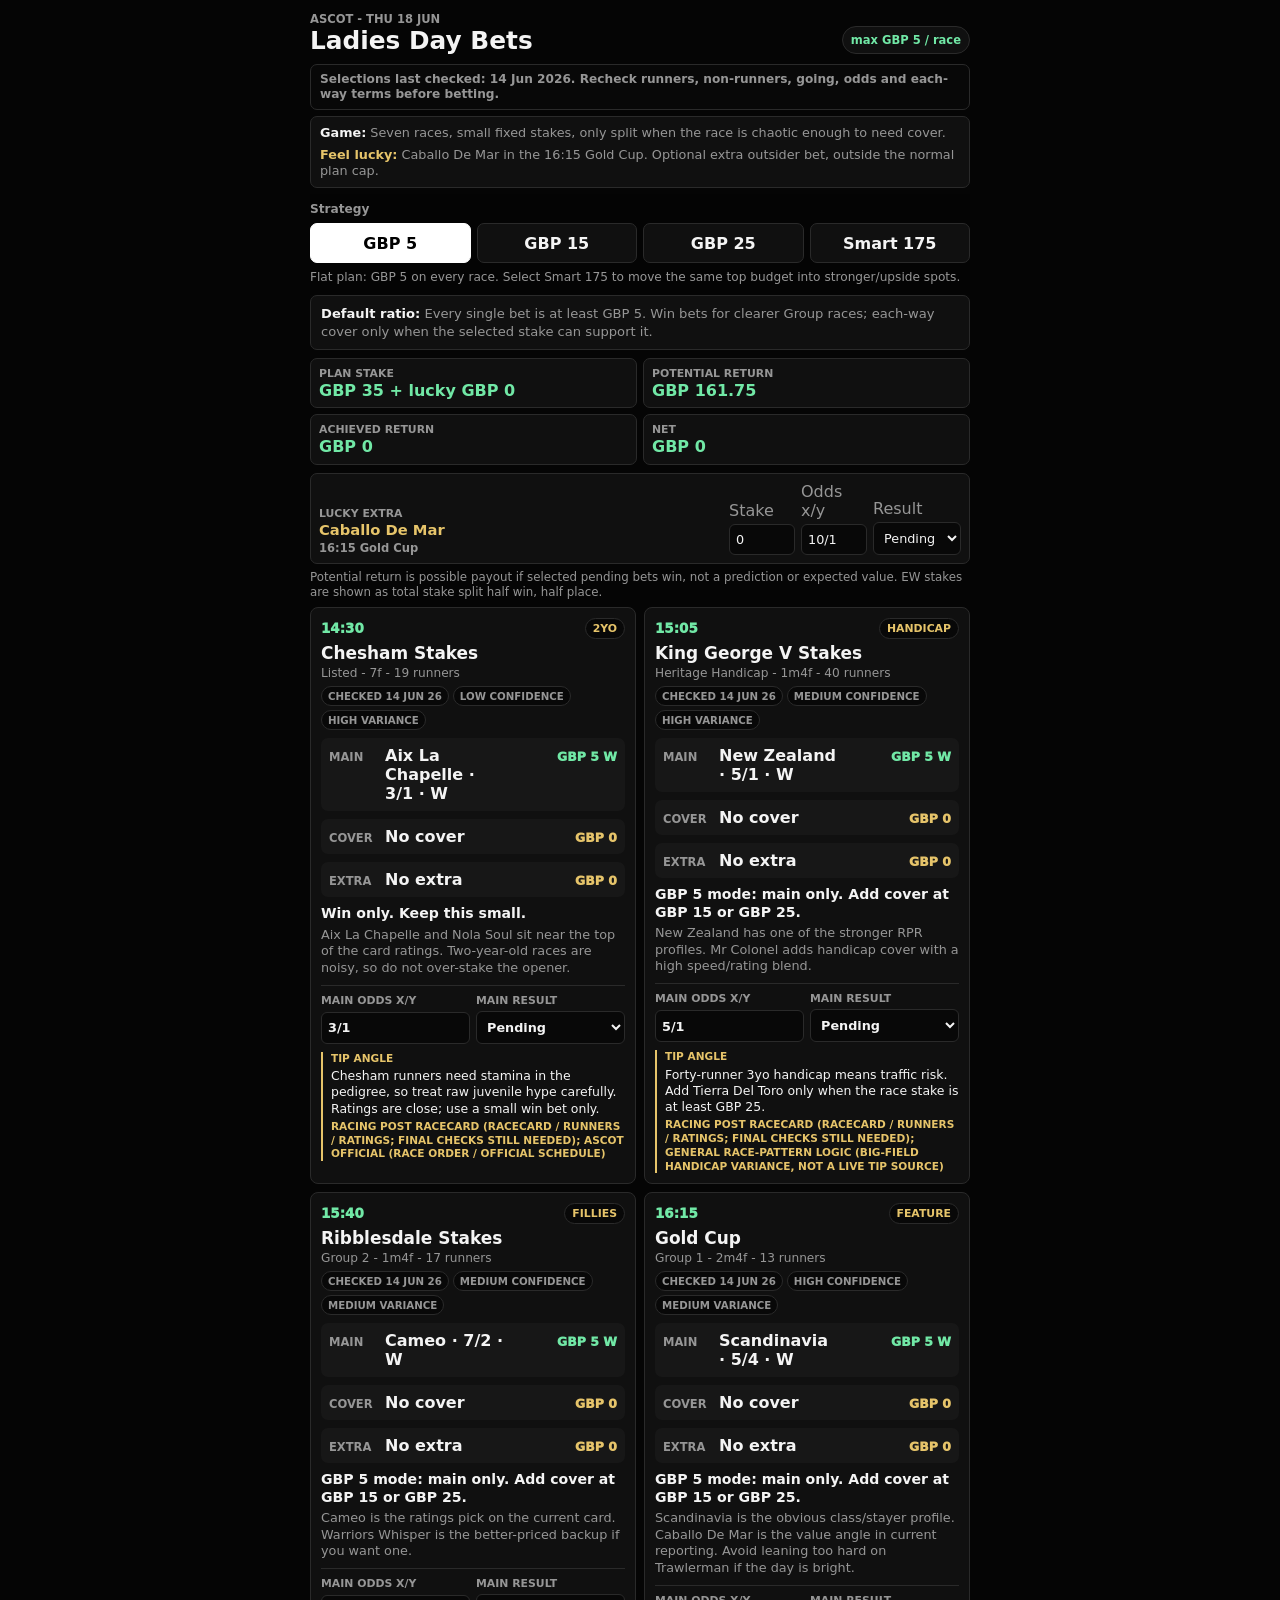
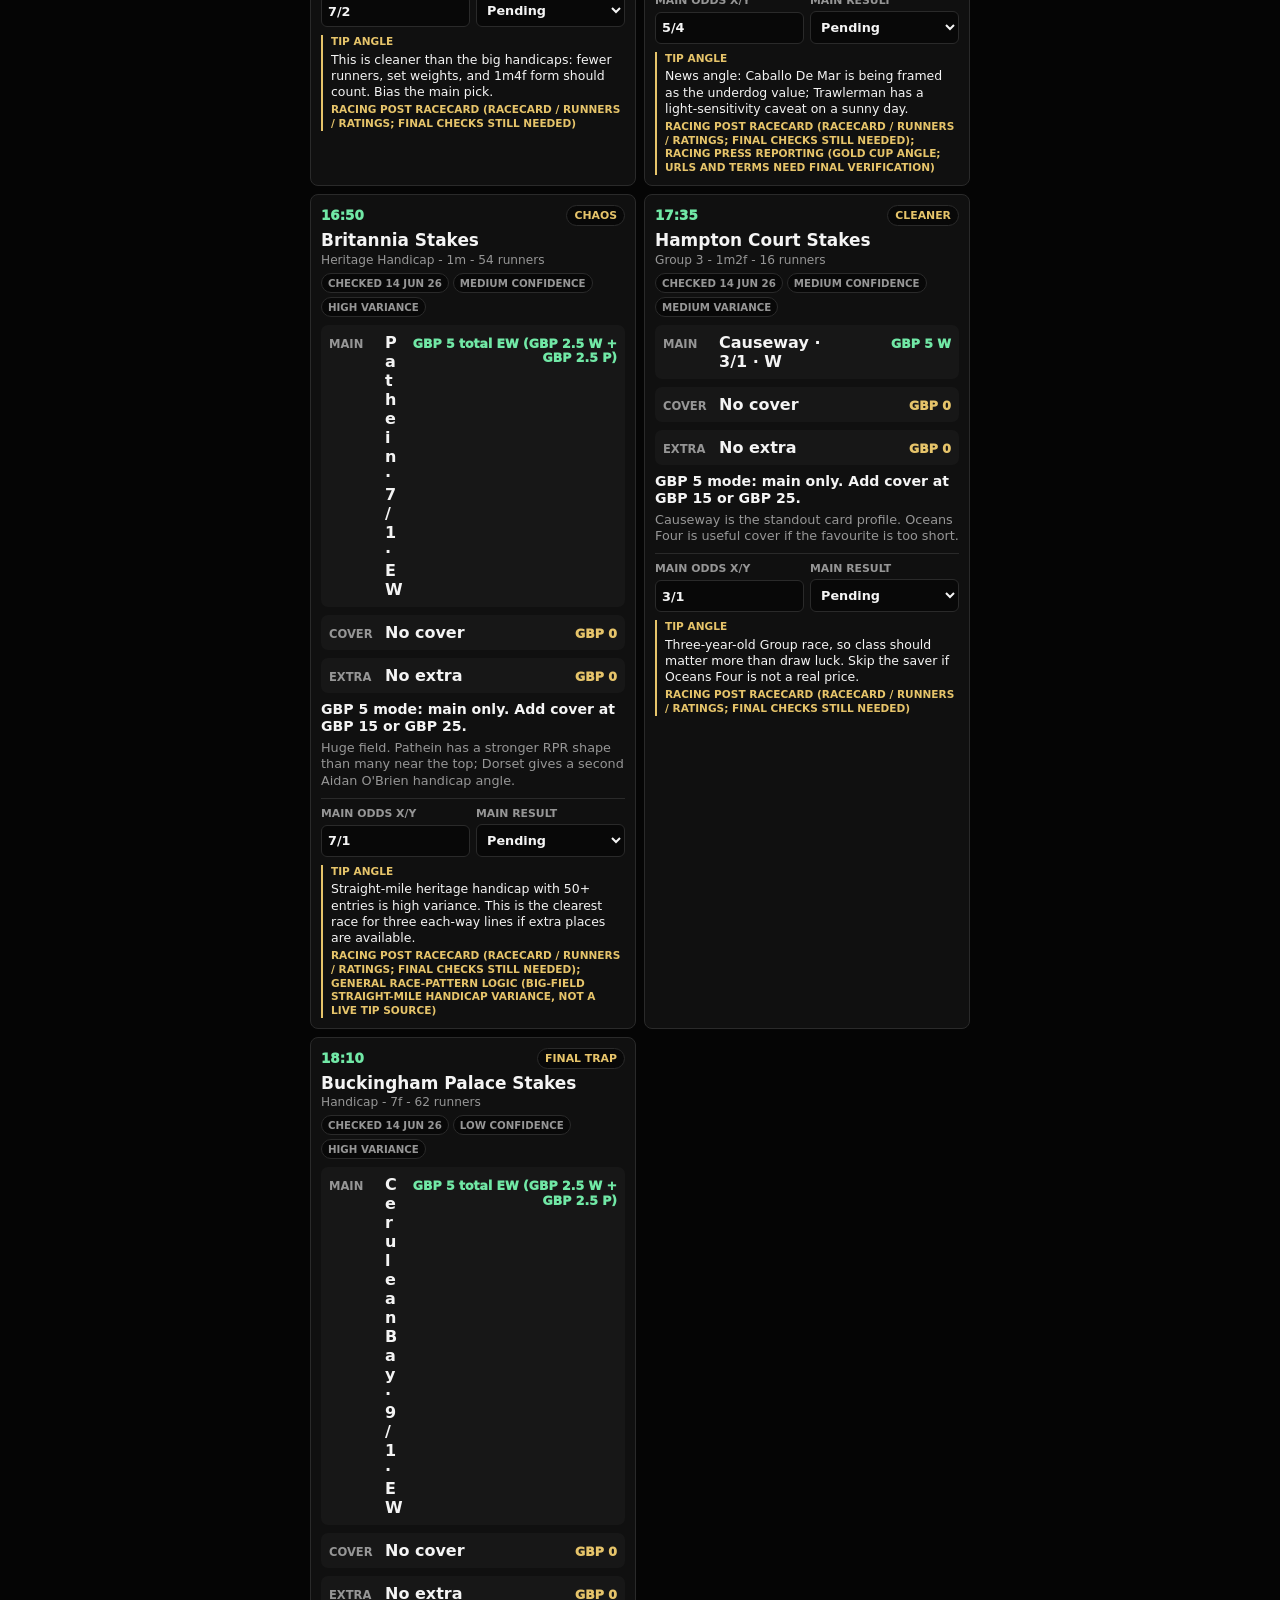
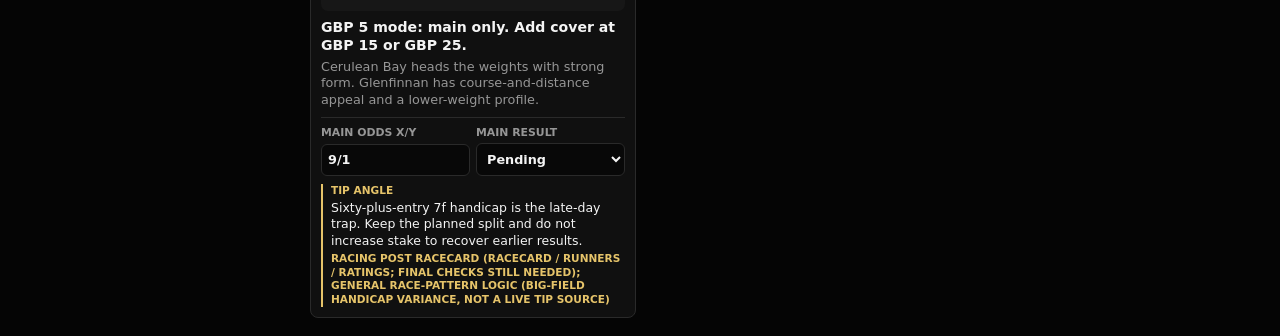
==== index.html @ 949d0314 "Publish Pegasus betting helper" ====
<!doctype html>
<html lang="en">
  <head>
    <meta charset="utf-8">
    <meta name="viewport" content="width=device-width, initial-scale=1, viewport-fit=cover">
    <title>Pegasus Ladies Day</title>
    <style>
:root {
  --bg: #050505;
  --panel: #101010;
  --panel-2: #171717;
  --line: #2a2a2a;
  --text: #f4f4f4;
  --muted: #969696;
  --accent: #ffffff;
  --green: #71e8a6;
  --amber: #e6c46a;
}

* {
  box-sizing: border-box;
}

body {
  margin: 0;
  min-height: 100vh;
  color: var(--text);
  background: var(--bg);
  font-family: Inter, ui-sans-serif, system-ui, -apple-system, BlinkMacSystemFont, "Segoe UI", sans-serif;
}

button {
  font: inherit;
}

.app {
  width: min(100%, 680px);
  margin: 0 auto;
  padding: calc(12px + env(safe-area-inset-top)) 10px calc(18px + env(safe-area-inset-bottom));
}

.top {
  display: flex;
  align-items: end;
  justify-content: space-between;
  gap: 12px;
  margin-bottom: 10px;
}

.top p,
.meta,
.rationale,
.rule,
.brief,
.verify,
.return-help,
.money,
.lucky,
.insight {
  color: var(--muted);
}

.top p {
  margin: 0 0 3px;
  font-size: 0.72rem;
  font-weight: 800;
  text-transform: uppercase;
  letter-spacing: 0;
}

h1,
h2,
p {
  margin: 0;
}

h1 {
  font-size: 1.55rem;
  line-height: 1;
  letter-spacing: 0;
}

.cap {
  flex: 0 0 auto;
  border: 1px solid var(--line);
  border-radius: 999px;
  padding: 6px 8px;
  color: var(--green);
  background: var(--panel);
  font-size: 0.72rem;
  font-weight: 850;
}

.brief {
  display: grid;
  gap: 5px;
  margin-bottom: 6px;
  border: 1px solid var(--line);
  border-radius: 7px;
  padding: 8px 9px;
  background: var(--panel);
  font-size: 0.8rem;
  line-height: 1.28;
}

.verify {
  margin-bottom: 6px;
  border: 1px solid var(--line);
  border-radius: 7px;
  padding: 7px 9px;
  background: #080808;
  font-size: 0.76rem;
  font-weight: 750;
  line-height: 1.25;
}

.brief strong {
  color: var(--text);
}

.brief p:last-child strong {
  color: var(--amber);
}

.controls {
  position: sticky;
  top: 0;
  z-index: 5;
  display: grid;
  gap: 7px;
  padding: 8px 0 10px;
  background: rgba(5, 5, 5, 0.94);
  backdrop-filter: blur(12px);
}

.controls span {
  color: var(--muted);
  font-size: 0.76rem;
  font-weight: 800;
}

.stake-buttons {
  display: grid;
  grid-template-columns: repeat(4, 1fr);
  gap: 6px;
}

.stake {
  min-height: 40px;
  border: 1px solid var(--line);
  border-radius: 7px;
  color: var(--text);
  background: var(--panel);
  font-weight: 900;
}

.stake.active {
  color: #000;
  background: var(--accent);
  border-color: var(--accent);
}

.strategy-note {
  color: var(--muted);
  font-size: 0.76rem;
  line-height: 1.25;
}

.rule {
  margin-bottom: 8px;
  border: 1px solid var(--line);
  border-radius: 7px;
  padding: 9px 10px;
  background: var(--panel);
  font-size: 0.82rem;
  line-height: 1.3;
}

.rule strong {
  color: var(--text);
}

.money {
  display: grid;
  grid-template-columns: repeat(2, minmax(0, 1fr));
  gap: 6px;
  margin-bottom: 8px;
}

.money div,
.lucky {
  border: 1px solid var(--line);
  border-radius: 7px;
  background: var(--panel);
}

.money div {
  display: grid;
  gap: 2px;
  padding: 8px;
}

.money span,
.lucky span,
.tracker label {
  color: var(--muted);
  font-size: 0.68rem;
  font-weight: 850;
  letter-spacing: 0;
  text-transform: uppercase;
}

.money strong {
  color: var(--green);
  font-size: 1rem;
  line-height: 1.1;
}

#netReturn.loss {
  color: #ff8f8f;
}

.lucky {
  display: grid;
  grid-template-columns: 1fr 66px 66px 88px;
  gap: 6px;
  align-items: end;
  margin-bottom: 8px;
  padding: 8px;
}

.return-help {
  margin: -2px 0 8px;
  font-size: 0.74rem;
  line-height: 1.25;
}

.lucky div {
  display: grid;
  gap: 2px;
}

.lucky strong {
  color: var(--amber);
  font-size: 0.92rem;
  line-height: 1.15;
}

.lucky small {
  color: var(--muted);
  font-size: 0.72rem;
  font-weight: 850;
}

.lucky label,
.tracker label {
  display: grid;
  gap: 4px;
  min-width: 0;
}

input,
select {
  width: 100%;
  min-width: 0;
  border: 1px solid var(--line);
  border-radius: 6px;
  padding: 7px 6px;
  color: var(--text);
  background: #080808;
  font: inherit;
  font-size: 0.8rem;
}

.races {
  display: grid;
  gap: 8px;
}

.race {
  border: 1px solid var(--line);
  border-radius: 8px;
  padding: 10px;
  background: var(--panel);
}

.race-head {
  display: flex;
  align-items: center;
  justify-content: space-between;
  gap: 8px;
  margin-bottom: 5px;
}

.time {
  color: var(--green);
  font-size: 0.84rem;
  font-weight: 950;
}

.risk {
  border: 1px solid var(--line);
  border-radius: 999px;
  padding: 3px 7px;
  color: var(--amber);
  background: #080808;
  font-size: 0.68rem;
  font-weight: 850;
  text-transform: uppercase;
}

h2 {
  font-size: 1.06rem;
  line-height: 1.1;
  letter-spacing: 0;
}

.meta {
  margin-top: 3px;
  font-size: 0.76rem;
}

.race-tags {
  display: flex;
  flex-wrap: wrap;
  gap: 4px;
  margin-top: 6px;
}

.race-tags span {
  border: 1px solid var(--line);
  border-radius: 999px;
  padding: 3px 6px;
  color: var(--muted);
  background: #080808;
  font-size: 0.64rem;
  font-weight: 850;
  text-transform: uppercase;
}

.betline {
  display: grid;
  grid-template-columns: 48px minmax(0, 1fr) minmax(104px, auto);
  gap: 8px;
  align-items: baseline;
  margin-top: 8px;
  border-radius: 7px;
  padding: 8px;
  background: var(--panel-2);
}

.betline span {
  color: var(--muted);
  font-size: 0.72rem;
  font-weight: 800;
  text-transform: uppercase;
}

.betline strong {
  min-width: 0;
  overflow-wrap: anywhere;
  font-size: 1rem;
}

.betline em {
  color: var(--green);
  font-style: normal;
  font-weight: 950;
  font-size: 0.78rem;
  line-height: 1.15;
  text-align: right;
  overflow-wrap: anywhere;
}

.secondary em {
  color: var(--amber);
}

.tertiary em {
  color: var(--amber);
}

.bet-type {
  margin-top: 8px;
  color: var(--text);
  font-size: 0.88rem;
  font-weight: 850;
  line-height: 1.25;
}

.rationale {
  margin-top: 4px;
  font-size: 0.8rem;
  line-height: 1.3;
}

.tracker {
  display: grid;
  grid-template-columns: repeat(2, minmax(0, 1fr));
  gap: 6px;
  margin-top: 8px;
  border-top: 1px solid var(--line);
  padding-top: 8px;
}

.cover-track.disabled,
.extra-track.disabled {
  display: none;
}

.insight {
  display: grid;
  gap: 3px;
  margin-top: 8px;
  border-left: 2px solid var(--amber);
  padding: 0 0 0 8px;
  font-size: 0.76rem;
  line-height: 1.3;
}

.insight span,
.insight-source {
  color: var(--amber);
  font-size: 0.66rem;
  font-style: normal;
  font-weight: 900;
  letter-spacing: 0;
  text-transform: uppercase;
}

.insight-text {
  color: var(--text);
  font-size: 0.78rem;
}

@media (min-width: 620px) {
  .races {
    grid-template-columns: repeat(2, minmax(0, 1fr));
  }
}

@media (max-width: 360px) {
  .top {
    align-items: start;
    flex-direction: column;
  }

  .lucky {
    grid-template-columns: 1fr 64px;
  }

  .betline {
    grid-template-columns: 44px 1fr;
  }

  .betline em {
    grid-column: 2;
  }
}

    </style>
  </head>
  <body>
    <main class="app">
      <header class="top">
        <div>
          <p>Ascot - Thu 18 Jun</p>
          <h1>Ladies Day Bets</h1>
        </div>
        <div id="capLabel" class="cap">strategy cap</div>
      </header>

      <section class="verify" aria-label="Final verification reminder">
        Selections last checked: 14 Jun 2026. Recheck runners, non-runners, going, odds and each-way terms before betting.
      </section>

      <section class="brief" aria-label="Summary and outsider tip">
        <p><strong>Game:</strong> Seven races, small fixed stakes, only split when the race is chaotic enough to need cover.</p>
        <p><strong>Feel lucky:</strong> Caballo De Mar in the 16:15 Gold Cup. Optional extra outsider bet, outside the normal plan cap.</p>
      </section>

      <section class="controls" aria-label="Betting strategy">
        <span>Strategy</span>
        <div class="stake-buttons">
          <button class="stake active" type="button" data-plan="5">GBP 5</button>
          <button class="stake" type="button" data-plan="15">GBP 15</button>
          <button class="stake" type="button" data-plan="25">GBP 25</button>
          <button class="stake" type="button" data-plan="smart">Smart 175</button>
        </div>
        <p id="strategyNote" class="strategy-note"></p>
      </section>

      <section class="rule">
        <strong>Default ratio:</strong> Every single bet is at least GBP 5. Win bets for clearer Group races; each-way cover only when the selected stake can support it.
      </section>

      <section class="money" aria-label="Winnings summary">
        <div>
          <span>Plan stake</span>
          <strong id="normalStake">GBP 0</strong>
        </div>
        <div>
          <span>Potential return</span>
          <strong id="expectedReturn">GBP 0</strong>
        </div>
        <div>
          <span>Achieved return</span>
          <strong id="achievedReturn">GBP 0</strong>
        </div>
        <div>
          <span>Net</span>
          <strong id="netReturn">GBP 0</strong>
        </div>
      </section>

      <section class="lucky" aria-label="Lucky outsider tracker">
        <div>
          <span>Lucky extra</span>
          <strong>Caballo De Mar</strong>
          <small>16:15 Gold Cup</small>
        </div>
        <label>
          Stake
          <input id="luckyStake" type="number" min="0" step="5" inputmode="decimal" value="0">
        </label>
        <label>
          Odds x/y
          <input id="luckyOdds" type="text" inputmode="text" placeholder="10/1" value="10/1">
        </label>
        <label>
          Result
          <select id="luckyResult">
          </select>
        </label>
      </section>
      <p class="return-help">Potential return is possible payout if selected pending bets win, not a prediction or expected value. EW stakes are shown as total stake split half win, half place.</p>

      <section id="races" class="races" aria-label="Race recommendations"></section>
    </main>

    <template id="raceTemplate">
      <article class="race">
        <div class="race-head">
          <span class="time"></span>
          <span class="risk"></span>
        </div>
        <h2></h2>
        <p class="meta"></p>
        <div class="race-tags">
          <span class="checked"></span>
          <span class="confidence"></span>
          <span class="variance"></span>
        </div>

        <div class="betline primary">
          <span>Main</span>
          <strong class="main-horse"></strong>
          <em class="main-stake"></em>
        </div>
        <div class="betline secondary">
          <span>Cover</span>
          <strong class="cover-horse"></strong>
          <em class="cover-stake"></em>
        </div>
        <div class="betline tertiary">
          <span>Extra</span>
          <strong class="extra-horse"></strong>
          <em class="extra-stake"></em>
        </div>

        <p class="bet-type"></p>
        <p class="rationale"></p>
        <div class="tracker">
          <label>
            Main odds x/y
            <input class="main-odds" type="text" inputmode="text" placeholder="5/1">
          </label>
          <label>
            Main result
            <select class="main-result">
            </select>
          </label>
          <label class="cover-track">
            Cover odds x/y
            <input class="cover-odds" type="text" inputmode="text" placeholder="10/1">
          </label>
          <label class="cover-track">
            Cover result
            <select class="cover-result">
            </select>
          </label>
          <label class="extra-track">
            Extra odds x/y
            <input class="extra-odds" type="text" inputmode="text" placeholder="12/1">
          </label>
          <label class="extra-track">
            Extra result
            <select class="extra-result">
            </select>
          </label>
        </div>
        <div class="insight">
          <span>Tip angle</span>
          <p class="insight-text"></p>
          <em class="insight-source"></em>
        </div>
      </article>
    </template>

    <script>
"use strict";

const STORAGE_KEY = "pegasus.ladies-day.black.v1";
const TRACKER_KEY = "pegasus.ladies-day.tracker.v1";
const LUCKY_KEY = "pegasus.ladies-day.lucky.v1";
const SMART_ALLOCATIONS = [5, 25, 30, 45, 40, 25, 5];
const DEFAULT_LAST_CHECKED = "2026-06-14";
const DEFAULT_EACH_WAY = {
  fraction: 0.2,
  places: null,
  note: "Verify bookmaker place terms before betting"
};
const LUCKY_CODE = "EW";
const LUCKY_EACH_WAY = DEFAULT_EACH_WAY;

const races = [
  {
    time: "14:30",
    title: "Chesham Stakes",
    meta: "Listed - 7f - 19 runners",
    risk: "2yo",
    main: "Aix La Chapelle",
    cover: "Nola Soul",
    split: [5, 0],
    odds: ["3/1", ""],
    codes: ["W", ""],
    bet: "Win only. Keep this small.",
    rationale: "Aix La Chapelle and Nola Soul sit near the top of the card ratings. Two-year-old races are noisy, so do not over-stake the opener.",
    insight: "Chesham runners need stamina in the pedigree, so treat raw juvenile hype carefully. Ratings are close; use a small win bet only.",
    lastChecked: DEFAULT_LAST_CHECKED,
    confidence: "low",
    variance: "high",
    sourceQuality: "medium",
    reasonToAvoid: "Juvenile form is thin and market hype can be unreliable.",
    sources: [
      { label: "Racing Post racecard", checkedAt: DEFAULT_LAST_CHECKED, note: "Racecard / runners / ratings; final checks still needed" },
      { label: "Ascot official", checkedAt: DEFAULT_LAST_CHECKED, note: "Race order / official schedule" }
    ]
  },
  {
    time: "15:05",
    title: "King George V Stakes",
    meta: "Heritage Handicap - 1m4f - 40 runners",
    risk: "handicap",
    main: "New Zealand",
    cover: "Mr Colonel",
    extra: "Tierra Del Toro",
    split: [3, 2],
    odds: ["5/1", "8/1", "10/1"],
    codes: ["W", "EW", "EW"],
    bet: "Main win + each-way cover.",
    rationale: "New Zealand has one of the stronger RPR profiles. Mr Colonel adds handicap cover with a high speed/rating blend.",
    insight: "Forty-runner 3yo handicap means traffic risk. Add Tierra Del Toro only when the race stake is at least GBP 25.",
    eachWay: DEFAULT_EACH_WAY,
    allowExtra: true,
    fieldType: "big-field handicap",
    lastChecked: DEFAULT_LAST_CHECKED,
    confidence: "medium",
    variance: "high",
    sourceQuality: "medium",
    reasonToAvoid: "Large-field handicap; use the extra horse only if each-way terms are good.",
    sources: [
      { label: "Racing Post racecard", checkedAt: DEFAULT_LAST_CHECKED, note: "Racecard / runners / ratings; final checks still needed" },
      { label: "General race-pattern logic", checkedAt: DEFAULT_LAST_CHECKED, note: "Big-field handicap variance, not a live tip source" }
    ]
  },
  {
    time: "15:40",
    title: "Ribblesdale Stakes",
    meta: "Group 2 - 1m4f - 17 runners",
    risk: "fillies",
    main: "Cameo",
    cover: "Warriors Whisper",
    split: [4, 1],
    odds: ["7/2", "7/1"],
    codes: ["W", "W"],
    bet: "Win main, tiny saver on cover.",
    rationale: "Cameo is the ratings pick on the current card. Warriors Whisper is the better-priced backup if you want one.",
    insight: "This is cleaner than the big handicaps: fewer runners, set weights, and 1m4f form should count. Bias the main pick.",
    lastChecked: DEFAULT_LAST_CHECKED,
    confidence: "medium",
    variance: "medium",
    sourceQuality: "medium",
    reasonToAvoid: "Still a fillies' Group race; recheck going, jockeys, and market strength.",
    sources: [
      { label: "Racing Post racecard", checkedAt: DEFAULT_LAST_CHECKED, note: "Racecard / runners / ratings; final checks still needed" }
    ]
  },
  {
    time: "16:15",
    title: "Gold Cup",
    meta: "Group 1 - 2m4f - 13 runners",
    risk: "feature",
    main: "Scandinavia",
    cover: "Caballo De Mar",
    split: [3, 2],
    odds: ["5/4", "10/1"],
    codes: ["W", "EW"],
    bet: "Scandinavia win; Caballo De Mar each-way.",
    rationale: "Scandinavia is the obvious class/stayer profile. Caballo De Mar is the value angle in current reporting. Avoid leaning too hard on Trawlerman if the day is bright.",
    insight: "News angle: Caballo De Mar is being framed as the underdog value; Trawlerman has a light-sensitivity caveat on a sunny day.",
    eachWay: DEFAULT_EACH_WAY,
    lastChecked: DEFAULT_LAST_CHECKED,
    confidence: "high",
    variance: "medium",
    sourceQuality: "medium",
    reasonToAvoid: "Feature-race prices can move sharply; verify going and final market.",
    sources: [
      { label: "Racing Post racecard", checkedAt: DEFAULT_LAST_CHECKED, note: "Racecard / runners / ratings; final checks still needed" },
      { label: "Racing press reporting", checkedAt: DEFAULT_LAST_CHECKED, note: "Gold Cup angle; URLs and terms need final verification" }
    ]
  },
  {
    time: "16:50",
    title: "Britannia Stakes",
    meta: "Heritage Handicap - 1m - 54 runners",
    risk: "chaos",
    main: "Pathein",
    cover: "Dorset",
    extra: "Isaac Newton",
    split: [3, 2],
    odds: ["7/1", "11/1", "12/1"],
    codes: ["EW", "EW", "EW"],
    bet: "Each-way only. Extra places if offered.",
    rationale: "Huge field. Pathein has a stronger RPR shape than many near the top; Dorset gives a second Aidan O'Brien handicap angle.",
    insight: "Straight-mile heritage handicap with 50+ entries is high variance. This is the clearest race for three each-way lines if extra places are available.",
    eachWay: DEFAULT_EACH_WAY,
    allowExtra: true,
    fieldType: "big-field handicap",
    lastChecked: DEFAULT_LAST_CHECKED,
    confidence: "medium",
    variance: "high",
    sourceQuality: "medium",
    reasonToAvoid: "Huge-field handicap; only use three each-way lines with suitable extra-place terms.",
    sources: [
      { label: "Racing Post racecard", checkedAt: DEFAULT_LAST_CHECKED, note: "Racecard / runners / ratings; final checks still needed" },
      { label: "General race-pattern logic", checkedAt: DEFAULT_LAST_CHECKED, note: "Big-field straight-mile handicap variance, not a live tip source" }
    ]
  },
  {
    time: "17:35",
    title: "Hampton Court Stakes",
    meta: "Group 3 - 1m2f - 16 runners",
    risk: "cleaner",
    main: "Causeway",
    cover: "Oceans Four",
    split: [4, 1],
    odds: ["3/1", "8/1"],
    codes: ["W", "W"],
    bet: "Win main, saver only if price is fair.",
    rationale: "Causeway is the standout card profile. Oceans Four is useful cover if the favourite is too short.",
    insight: "Three-year-old Group race, so class should matter more than draw luck. Skip the saver if Oceans Four is not a real price.",
    lastChecked: DEFAULT_LAST_CHECKED,
    confidence: "medium",
    variance: "medium",
    sourceQuality: "medium",
    reasonToAvoid: "Cleaner race, but saver can dilute the main pick if the cover price shortens.",
    sources: [
      { label: "Racing Post racecard", checkedAt: DEFAULT_LAST_CHECKED, note: "Racecard / runners / ratings; final checks still needed" }
    ]
  },
  {
    time: "18:10",
    title: "Buckingham Palace Stakes",
    meta: "Handicap - 7f - 62 runners",
    risk: "final trap",
    main: "Cerulean Bay",
    cover: "Glenfinnan",
    split: [3, 2],
    odds: ["9/1", "15/1"],
    codes: ["EW", "EW"],
    bet: "Each-way. Stop after this race.",
    rationale: "Cerulean Bay heads the weights with strong form. Glenfinnan has course-and-distance appeal and a lower-weight profile.",
    insight: "Sixty-plus-entry 7f handicap is the late-day trap. Keep the planned split and do not increase stake to recover earlier results.",
    eachWay: DEFAULT_EACH_WAY,
    fieldType: "big-field handicap",
    lastChecked: DEFAULT_LAST_CHECKED,
    confidence: "low",
    variance: "high",
    sourceQuality: "medium",
    reasonToAvoid: "Late big-field handicap; Smart 175 deliberately keeps this low if you leave early.",
    sources: [
      { label: "Racing Post racecard", checkedAt: DEFAULT_LAST_CHECKED, note: "Racecard / runners / ratings; final checks still needed" },
      { label: "General race-pattern logic", checkedAt: DEFAULT_LAST_CHECKED, note: "Big-field handicap variance, not a live tip source" }
    ]
  }
];

let strategy = readStrategy();
let tracker = readJson(TRACKER_KEY, {});
let lucky = readJson(LUCKY_KEY, { stake: 0, odds: "10/1", result: "pending" });
const raceRoot = document.getElementById("races");
const template = document.getElementById("raceTemplate");
const buttons = Array.from(document.querySelectorAll(".stake"));
const capLabel = document.getElementById("capLabel");
const strategyNote = document.getElementById("strategyNote");
const normalStake = document.getElementById("normalStake");
const expectedReturn = document.getElementById("expectedReturn");
const achievedReturn = document.getElementById("achievedReturn");
const netReturn = document.getElementById("netReturn");
const luckyStake = document.getElementById("luckyStake");
const luckyOdds = document.getElementById("luckyOdds");
const luckyResult = document.getElementById("luckyResult");

buttons.forEach((button) => {
  button.addEventListener("click", () => {
    strategy = button.dataset.plan;
    localStorage.setItem(STORAGE_KEY, strategy);
    render();
  });
});

wireLuckyInputs();
render();

function render() {
  buttons.forEach((button) => {
    button.classList.toggle("active", button.dataset.plan === strategy);
  });
  capLabel.textContent = isSmartPlan() ? "max GBP 175 / day" : `max GBP ${strategy} / race`;
  strategyNote.textContent = strategySummary();

  const nodes = races.map((race, index) => {
    const [mainStake, coverStake, extraStake] = splitStakes(raceStake(index), race);
    const state = trackerState(index, race);
    const node = template.content.firstElementChild.cloneNode(true);
    node.querySelector(".time").textContent = race.time;
    node.querySelector(".risk").textContent = race.risk;
    node.querySelector("h2").textContent = race.title;
    node.querySelector(".meta").textContent = race.meta;
    node.querySelector(".checked").textContent = `Checked ${shortDate(race.lastChecked)}`;
    node.querySelector(".confidence").textContent = `${capitalize(race.confidence)} confidence`;
    node.querySelector(".variance").textContent = `${capitalize(race.variance)} variance`;
    node.querySelector(".main-horse").textContent = horseWithOdds(race.main, state.mainOdds, race.codes[0]);
    node.querySelector(".cover-horse").textContent = coverStake ? horseWithOdds(race.cover, state.coverOdds, race.codes[1]) : "No cover";
    node.querySelector(".extra-horse").textContent = extraStake ? horseWithOdds(race.extra, state.extraOdds, race.codes[2]) : "No extra";
    node.querySelector(".main-stake").textContent = stakeLabel(mainStake, race.codes[0]);
    node.querySelector(".cover-stake").textContent = coverStake ? stakeLabel(coverStake, race.codes[1]) : "GBP 0";
    node.querySelector(".extra-stake").textContent = extraStake ? stakeLabel(extraStake, race.codes[2]) : "GBP 0";
    node.querySelector(".bet-type").textContent = betInstruction(race, coverStake);
    node.querySelector(".rationale").textContent = race.rationale;
    node.querySelector(".insight-text").textContent = race.insight;
    node.querySelector(".insight-source").textContent = sourceSummary(race);
    wireRaceTracker(node, index, state, coverStake, extraStake);
    return node;
  });

  raceRoot.replaceChildren(...nodes);
  updateSummary();
}

function wireRaceTracker(node, index, state, coverStake, extraStake) {
  const mainOdds = node.querySelector(".main-odds");
  const mainResult = node.querySelector(".main-result");
  const coverOdds = node.querySelector(".cover-odds");
  const coverResult = node.querySelector(".cover-result");
  const extraOdds = node.querySelector(".extra-odds");
  const extraResult = node.querySelector(".extra-result");
  const mainHorse = node.querySelector(".main-horse");
  const coverHorse = node.querySelector(".cover-horse");
  const extraHorse = node.querySelector(".extra-horse");
  const race = races[index];

  mainOdds.value = formatOdds(state.mainOdds);
  coverOdds.value = formatOdds(state.coverOdds);
  extraOdds.value = formatOdds(state.extraOdds);
  setResultOptions(mainResult, race.codes[0], state.mainResult);
  setResultOptions(coverResult, race.codes[1], state.coverResult);
  setResultOptions(extraResult, race.codes[2], state.extraResult);

  node.querySelectorAll(".cover-track").forEach((element) => {
    element.classList.toggle("disabled", !coverStake);
  });
  node.querySelectorAll(".extra-track").forEach((element) => {
    element.classList.toggle("disabled", !extraStake);
  });

  mainOdds.addEventListener("input", () => {
    const nextOdds = normalizeOdds(mainOdds.value, state.mainOdds);
    mainHorse.textContent = horseWithOdds(race.main, nextOdds, race.codes[0]);
    updateRaceState(index, { mainOdds: nextOdds });
  });
  mainResult.addEventListener("change", () => updateRaceState(index, { mainResult: mainResult.value }));
  coverOdds.addEventListener("input", () => {
    const nextOdds = normalizeOdds(coverOdds.value, state.coverOdds);
    coverHorse.textContent = coverStake ? horseWithOdds(race.cover, nextOdds, race.codes[1]) : "No cover";
    updateRaceState(index, { coverOdds: nextOdds });
  });
  coverResult.addEventListener("change", () => updateRaceState(index, { coverResult: coverResult.value }));
  extraOdds.addEventListener("input", () => {
    const nextOdds = normalizeOdds(extraOdds.value, state.extraOdds);
    extraHorse.textContent = extraStake ? horseWithOdds(race.extra, nextOdds, race.codes[2]) : "No extra";
    updateRaceState(index, { extraOdds: nextOdds });
  });
  extraResult.addEventListener("change", () => updateRaceState(index, { extraResult: extraResult.value }));
}

function wireLuckyInputs() {
  luckyStake.value = String(lucky.stake || 0);
  luckyOdds.value = formatOdds(lucky.odds || "10/1");
  setResultOptions(luckyResult, LUCKY_CODE, normalizeResult(lucky.result || "pending", LUCKY_CODE));

  luckyStake.addEventListener("input", () => updateLucky({ stake: numberOrDefault(luckyStake.value, 0) }));
  luckyOdds.addEventListener("input", () => updateLucky({ odds: normalizeOdds(luckyOdds.value, lucky.odds || "10/1") }));
  luckyResult.addEventListener("change", () => updateLucky({ result: luckyResult.value }));
}

function updateRaceState(index, patch) {
  const key = raceKey(index);
  tracker[key] = { ...trackerState(index, races[index]), ...patch };
  localStorage.setItem(TRACKER_KEY, JSON.stringify(tracker));
  updateSummary();
}

function updateLucky(patch) {
  lucky = { ...lucky, ...patch };
  localStorage.setItem(LUCKY_KEY, JSON.stringify(lucky));
  updateSummary();
}

function updateSummary() {
  const normal = races.reduce((sum, race, index) => {
    const [mainStake, coverStake, extraStake] = splitStakes(raceStake(index), race);
    return sum + mainStake + coverStake + extraStake;
  }, 0);

  const potential = races.reduce((sum, race, index) => {
    const [mainStake, coverStake, extraStake] = splitStakes(raceStake(index), race);
    const state = trackerState(index, race);
    return sum + potentialLeg(mainStake, state.mainOdds, race.codes[0], race.eachWay)
      + potentialLeg(coverStake, state.coverOdds, race.codes[1], race.eachWay)
      + potentialLeg(extraStake, state.extraOdds, race.codes[2], race.eachWay);
  }, 0);

  const achieved = races.reduce((sum, race, index) => {
    const [mainStake, coverStake, extraStake] = splitStakes(raceStake(index), race);
    const state = trackerState(index, race);
    return sum + achievedLeg(mainStake, state.mainOdds, state.mainResult, race.codes[0], race.eachWay)
      + achievedLeg(coverStake, state.coverOdds, state.coverResult, race.codes[1], race.eachWay)
      + achievedLeg(extraStake, state.extraOdds, state.extraResult, race.codes[2], race.eachWay);
  }, 0);

  const settledStake = races.reduce((sum, race, index) => {
    const [mainStake, coverStake, extraStake] = splitStakes(raceStake(index), race);
    const state = trackerState(index, race);
    return sum + settledLegStake(mainStake, state.mainResult) + settledLegStake(coverStake, state.coverResult) + settledLegStake(extraStake, state.extraResult);
  }, 0);

  const luckyStakeValue = Math.max(0, numberOrDefault(luckyStake.value, lucky.stake || 0));
  const luckyOddsValue = normalizeOdds(luckyOdds.value, lucky.odds || "10/1");
  const luckyPotential = potentialLeg(luckyStakeValue, luckyOddsValue, LUCKY_CODE, LUCKY_EACH_WAY);
  const luckyAchieved = achievedLeg(luckyStakeValue, luckyOddsValue, luckyResult.value, LUCKY_CODE, LUCKY_EACH_WAY);
  const luckySettledStake = settledLegStake(luckyStakeValue, luckyResult.value);
  const net = achieved + luckyAchieved - settledStake - luckySettledStake;

  normalStake.textContent = `${money(normal)} + lucky ${money(luckyStakeValue)}`;
  expectedReturn.textContent = money(potential + luckyPotential);
  achievedReturn.textContent = money(achieved + luckyAchieved);
  netReturn.textContent = money(net);
  netReturn.classList.toggle("loss", net < 0);
}

function trackerState(index, race) {
  const saved = tracker[raceKey(index)] || {};
  return {
    mainOdds: normalizeOdds(saved.mainOdds, race.odds[0]),
    coverOdds: normalizeOdds(saved.coverOdds, race.odds[1] || "1/1"),
    extraOdds: normalizeOdds(saved.extraOdds, race.odds[2] || "1/1"),
    mainResult: normalizeResult(saved.mainResult || "pending", race.codes[0]),
    coverResult: normalizeResult(saved.coverResult || "pending", race.codes[1]),
    extraResult: normalizeResult(saved.extraResult || "pending", race.codes[2])
  };
}

function raceKey(index) {
  return `race-${index}`;
}

function raceStake(index) {
  return isSmartPlan() ? SMART_ALLOCATIONS[index] : Number(strategy);
}

function isSmartPlan() {
  return strategy === "smart";
}

function strategySummary() {
  if (!isSmartPlan()) {
    return `Flat plan: ${money(Number(strategy))} on every race. Select Smart 175 to move the same top budget into stronger/upside spots.`;
  }
  return "Smart 175: total cap GBP 175, minimum GBP 5 per race, last race kept low in case you leave early.";
}

function splitStake(total, ratio) {
  const capped = Math.max(5, total);
  if (ratio[1] === 0 || capped < 10) return [capped, 0];
  const units = ratio[0] + ratio[1];
  const targetCover = (capped * ratio[1]) / units;
  const cover = Math.min(capped - 5, Math.max(5, roundToFive(targetCover)));
  return [capped - cover, cover];
}

function splitStakes(total, race) {
  const [mainStake, coverStake] = splitStake(total, race.split);
  if (!race.allowExtra || race.variance !== "high" || total < 25 || !coverStake) return [mainStake, coverStake, 0];

  const extraStake = total >= 35 ? 10 : 5;
  if (mainStake - extraStake >= 5) {
    return [mainStake - extraStake, coverStake, extraStake];
  }
  if (coverStake - extraStake >= 5) {
    return [mainStake, coverStake - extraStake, extraStake];
  }
  return [mainStake, coverStake, 0];
}

function betInstruction(race, coverStake) {
  if (!coverStake && race.split[1] > 0) {
    return "GBP 5 mode: main only. Add cover at GBP 15 or GBP 25.";
  }
  return race.bet;
}

function roundToFive(value) {
  return Math.round(value / 5) * 5;
}

function potentialLeg(stakeValue, oddsValue, code, eachWay) {
  if (!stakeValue) return 0;
  if (code === "EW") return eachWayReturn(stakeValue, oddsValue, "won", eachWay);
  return winReturn(stakeValue, oddsValue);
}

function winReturn(stakeValue, oddsValue) {
  const decimalOdds = oddsToDecimal(oddsValue);
  if (!stakeValue || !decimalOdds) return 0;
  return stakeValue * decimalOdds;
}

function achievedLeg(stakeValue, oddsValue, result, code, eachWay) {
  const normalized = normalizeResult(result, code);
  if (code === "EW") return eachWayReturn(stakeValue, oddsValue, normalized, eachWay);
  return normalized === "won" ? winReturn(stakeValue, oddsValue) : 0;
}

function eachWayReturn(stakeValue, oddsValue, result, eachWay = DEFAULT_EACH_WAY) {
  if (!stakeValue || result === "pending" || result === "lost") return 0;
  const fractionalOdds = oddsToFractional(oddsValue);
  if (!fractionalOdds) return 0;
  const winPart = stakeValue / 2;
  const placePart = stakeValue / 2;
  const placeFraction = eachWay?.fraction || DEFAULT_EACH_WAY.fraction;
  const winReturnValue = winPart * (1 + fractionalOdds);
  const placeReturnValue = placePart * (1 + fractionalOdds * placeFraction);
  return result === "won" ? winReturnValue + placeReturnValue : placeReturnValue;
}

function settledLegStake(stakeValue, result) {
  return result === "won" || result === "placed" || result === "lost" || result === "paid" ? stakeValue : 0;
}

function numberOrDefault(value, fallback) {
  if (value === "") return fallback;
  const parsed = Number(value);
  return Number.isFinite(parsed) ? parsed : fallback;
}

function formatOdds(value) {
  return normalizeOdds(value, "1/1");
}

function horseWithOdds(horse, odds, code) {
  return `${horse} · ${formatOdds(odds)} · ${code}`;
}

function stakeLabel(stakeValue, code) {
  if (!stakeValue) return "GBP 0";
  if (code === "EW") {
    const half = stakeValue / 2;
    return `${money(stakeValue)} total EW (${money(half)} W + ${money(half)} P)`;
  }
  return `${money(stakeValue)} W`;
}

function setResultOptions(select, code, value) {
  const options = resultOptions(code);
  select.replaceChildren(...options.map((option) => {
    const element = document.createElement("option");
    element.value = option.value;
    element.textContent = option.label;
    return element;
  }));
  select.value = normalizeResult(value, code);
}

function resultOptions(code) {
  if (code === "EW") {
    return [
      { value: "pending", label: "Pending" },
      { value: "won", label: "Won" },
      { value: "placed", label: "Placed" },
      { value: "lost", label: "Lost" }
    ];
  }
  return [
    { value: "pending", label: "Pending" },
    { value: "won", label: "Won" },
    { value: "lost", label: "Lost" }
  ];
}

function normalizeResult(value, code) {
  if (value === "paid") return "won";
  if (code === "EW" && ["pending", "won", "placed", "lost"].includes(value)) return value;
  if (["pending", "won", "lost"].includes(value)) return value;
  return "pending";
}

function sourceSummary(race) {
  const sources = race.sources || [];
  const labels = sources.slice(0, 2).map((source) => `${source.label} (${source.note})`);
  return labels.join("; ");
}

function shortDate(value) {
  if (!value) return "unverified";
  const [year, month, day] = value.split("-");
  return `${Number(day)} ${monthName(month)} ${year.slice(2)}`;
}

function monthName(month) {
  return {
    "01": "Jan",
    "02": "Feb",
    "03": "Mar",
    "04": "Apr",
    "05": "May",
    "06": "Jun",
    "07": "Jul",
    "08": "Aug",
    "09": "Sep",
    "10": "Oct",
    "11": "Nov",
    "12": "Dec"
  }[month] || "";
}

function capitalize(value) {
  return value ? `${value.charAt(0).toUpperCase()}${value.slice(1)}` : "Unknown";
}

function normalizeOdds(value, fallback) {
  if (value === undefined || value === null || value === "") return fallback;
  const text = String(value).trim().replace(/\s+/g, "");
  if (/^\d+(\.\d+)?\/\d+(\.\d+)?$/.test(text)) return text;
  const decimal = Number(text);
  if (Number.isFinite(decimal) && decimal > 1) return decimalToFraction(decimal - 1);
  return fallback;
}

function oddsToDecimal(value) {
  const fractionalOdds = oddsToFractional(value);
  return fractionalOdds ? fractionalOdds + 1 : 0;
}

function oddsToFractional(value) {
  const text = normalizeOdds(value, "1/1");
  const [numerator, denominator] = text.split("/").map(Number);
  if (!denominator) return 0;
  return numerator / denominator;
}

function decimalToFraction(value) {
  const denominator = 100;
  const numerator = Math.round(value * denominator);
  const divisor = gcd(numerator, denominator);
  return `${numerator / divisor}/${denominator / divisor}`;
}

function gcd(a, b) {
  let x = Math.abs(a);
  let y = Math.abs(b);
  while (y) {
    const next = x % y;
    x = y;
    y = next;
  }
  return x || 1;
}

function readJson(key, fallback) {
  try {
    return JSON.parse(localStorage.getItem(key)) || fallback;
  } catch {
    return fallback;
  }
}

function readStrategy() {
  const saved = localStorage.getItem(STORAGE_KEY);
  return ["5", "15", "25", "smart"].includes(saved) ? saved : "5";
}

function money(value) {
  const rounded = Math.round(value * 100) / 100;
  return `GBP ${rounded.toLocaleString("en-GB", { minimumFractionDigits: 0, maximumFractionDigits: 2 })}`;
}

    </script>
  </body>
</html>
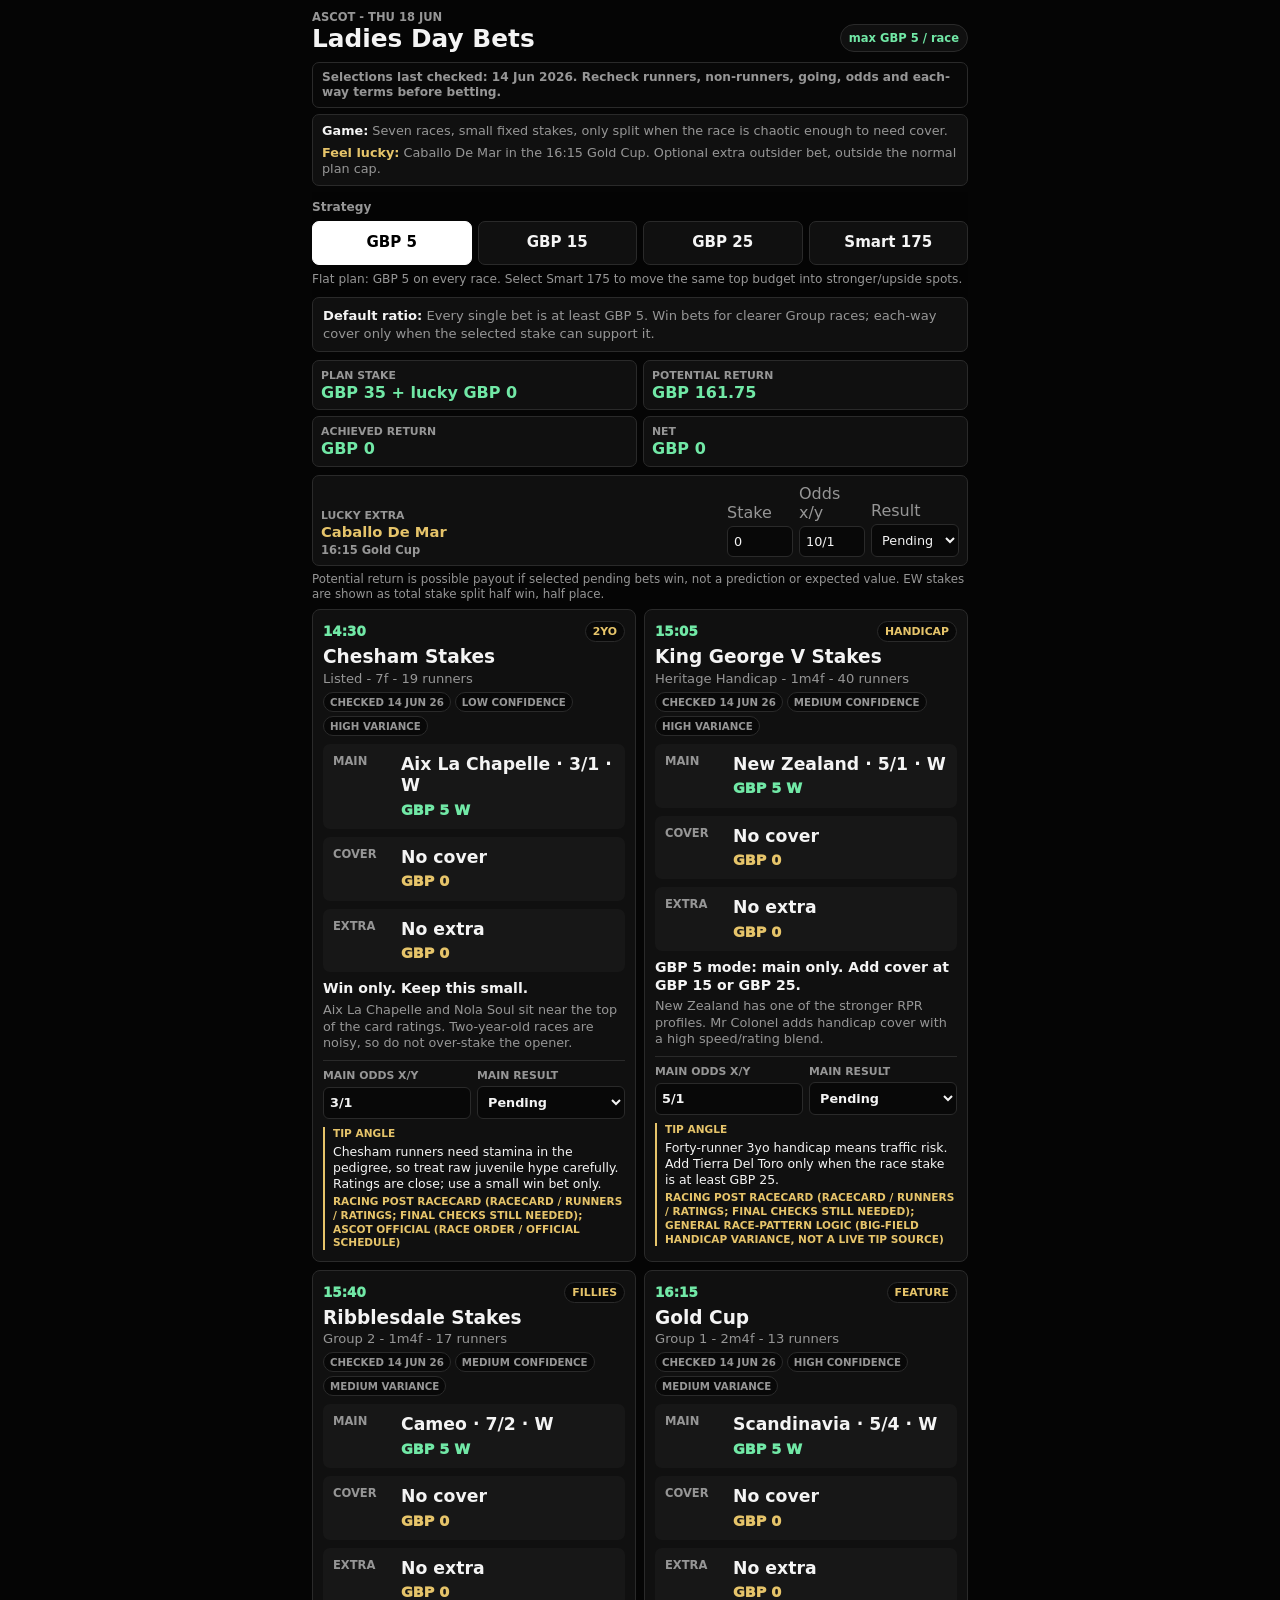
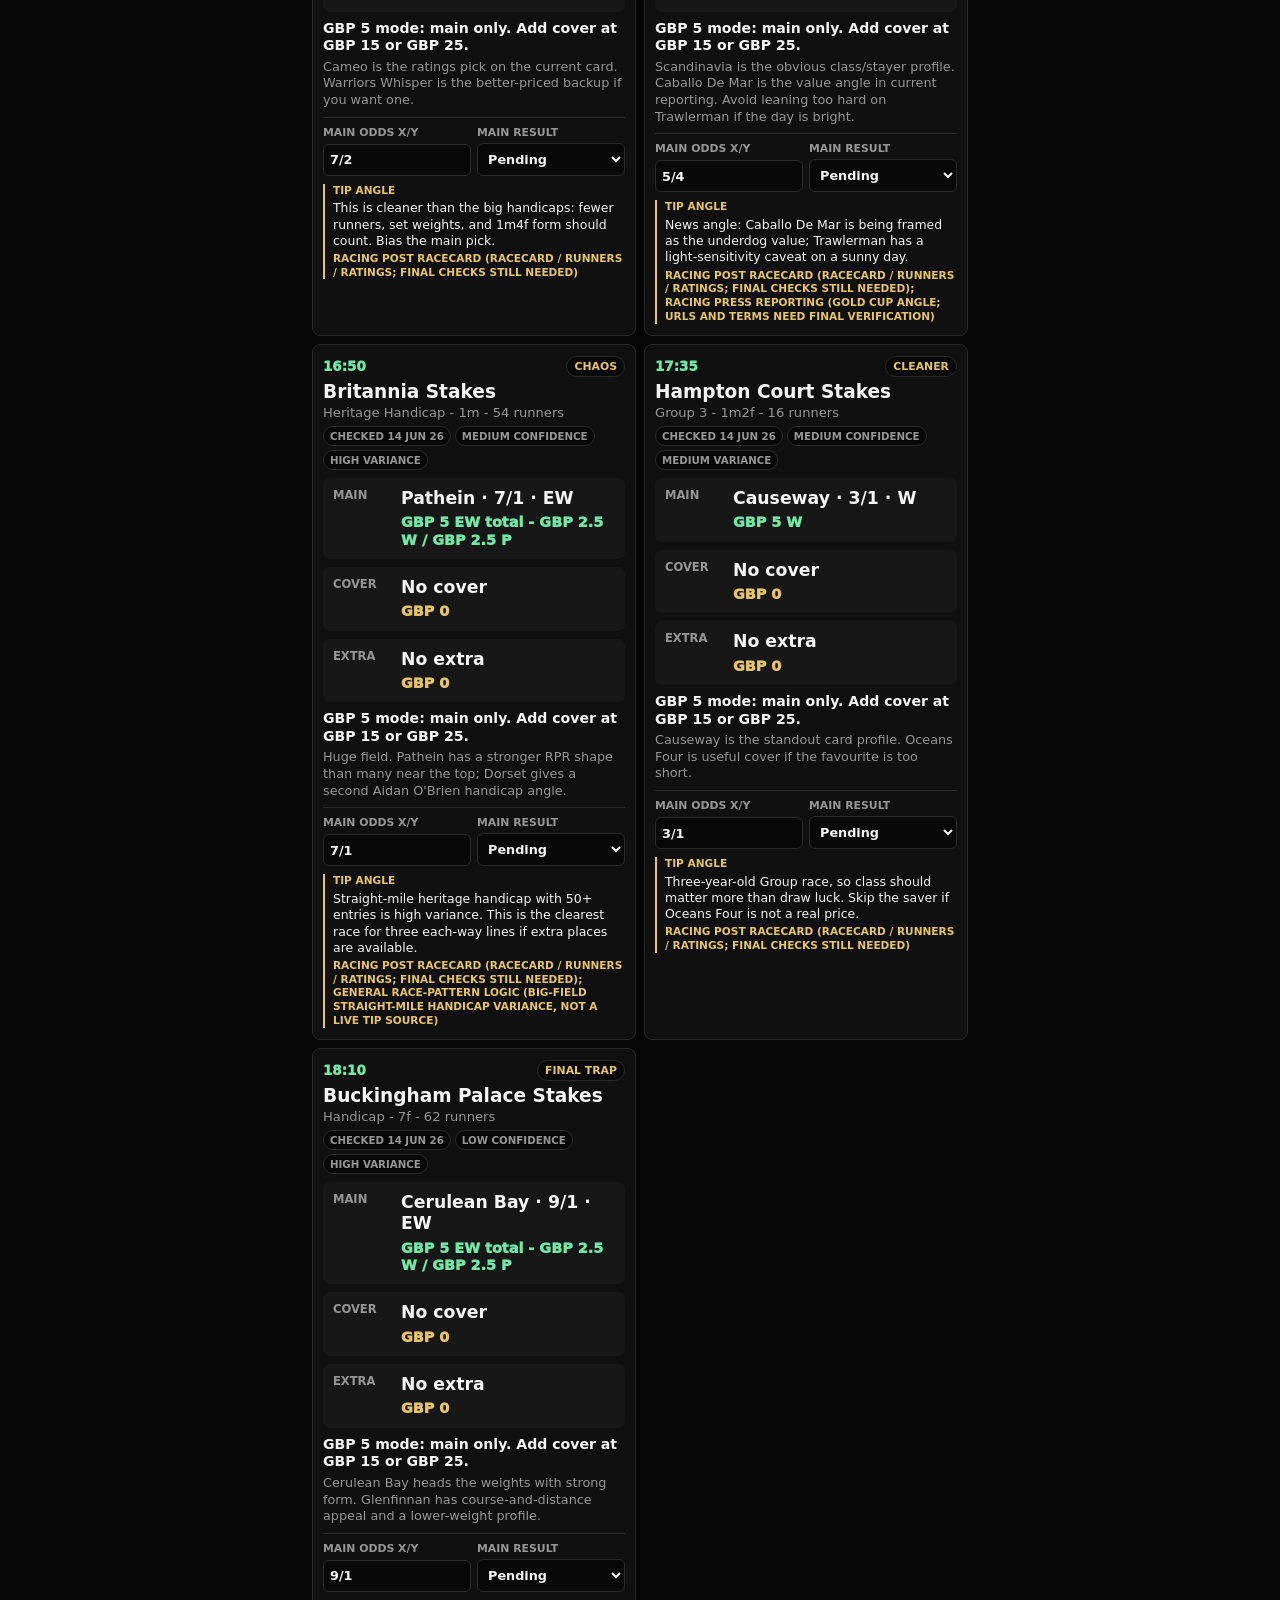
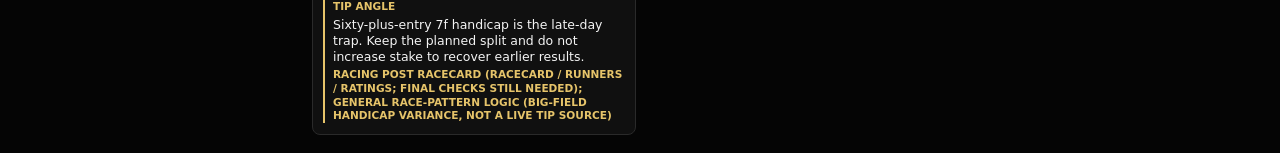
==== commit 2abb94ac: "Improve mobile bet row readability" ====
--- a/index.html
+++ b/index.html
@@ -36,7 +36,7 @@
 .app {
   width: min(100%, 680px);
   margin: 0 auto;
-  padding: calc(12px + env(safe-area-inset-top)) 10px calc(18px + env(safe-area-inset-bottom));
+  padding: calc(10px + env(safe-area-inset-top)) 12px calc(18px + env(safe-area-inset-bottom));
 }
 
 .top {
@@ -146,12 +146,14 @@
 }
 
 .stake {
-  min-height: 40px;
+  min-height: 44px;
   border: 1px solid var(--line);
   border-radius: 7px;
   color: var(--text);
   background: var(--panel);
   font-weight: 900;
+  font-size: 0.94rem;
+  line-height: 1.05;
 }
 
 .stake.active {
@@ -280,7 +282,7 @@
 .race {
   border: 1px solid var(--line);
   border-radius: 8px;
-  padding: 10px;
+  padding: 11px 10px;
   background: var(--panel);
 }
 
@@ -310,14 +312,14 @@
 }
 
 h2 {
-  font-size: 1.06rem;
+  font-size: 1.16rem;
   line-height: 1.1;
   letter-spacing: 0;
 }
 
 .meta {
   margin-top: 3px;
-  font-size: 0.76rem;
+  font-size: 0.82rem;
 }
 
 .race-tags {
@@ -340,12 +342,12 @@
 
 .betline {
   display: grid;
-  grid-template-columns: 48px minmax(0, 1fr) minmax(104px, auto);
-  gap: 8px;
-  align-items: baseline;
+  grid-template-columns: 58px minmax(0, 1fr);
+  gap: 5px 10px;
+  align-items: start;
   margin-top: 8px;
   border-radius: 7px;
-  padding: 8px;
+  padding: 10px;
   background: var(--panel-2);
 }
 
@@ -354,22 +356,27 @@
   font-size: 0.72rem;
   font-weight: 800;
   text-transform: uppercase;
+  line-height: 1.25;
 }
 
 .betline strong {
   min-width: 0;
-  overflow-wrap: anywhere;
-  font-size: 1rem;
+  overflow-wrap: normal;
+  word-break: normal;
+  font-size: 1.08rem;
+  line-height: 1.24;
 }
 
 .betline em {
+  grid-column: 2;
   color: var(--green);
   font-style: normal;
   font-weight: 950;
-  font-size: 0.78rem;
-  line-height: 1.15;
-  text-align: right;
-  overflow-wrap: anywhere;
+  font-size: 0.9rem;
+  line-height: 1.2;
+  text-align: left;
+  overflow-wrap: normal;
+  word-break: normal;
 }
 
 .secondary em {
@@ -450,11 +457,7 @@
   }
 
   .betline {
-    grid-template-columns: 44px 1fr;
-  }
-
-  .betline em {
-    grid-column: 2;
+    grid-template-columns: 52px minmax(0, 1fr);
   }
 }
 
@@ -1087,7 +1090,7 @@
   if (!stakeValue) return "GBP 0";
   if (code === "EW") {
     const half = stakeValue / 2;
-    return `${money(stakeValue)} total EW (${money(half)} W + ${money(half)} P)`;
+    return `${money(stakeValue)} EW total - ${money(half)} W / ${money(half)} P`;
   }
   return `${money(stakeValue)} W`;
 }
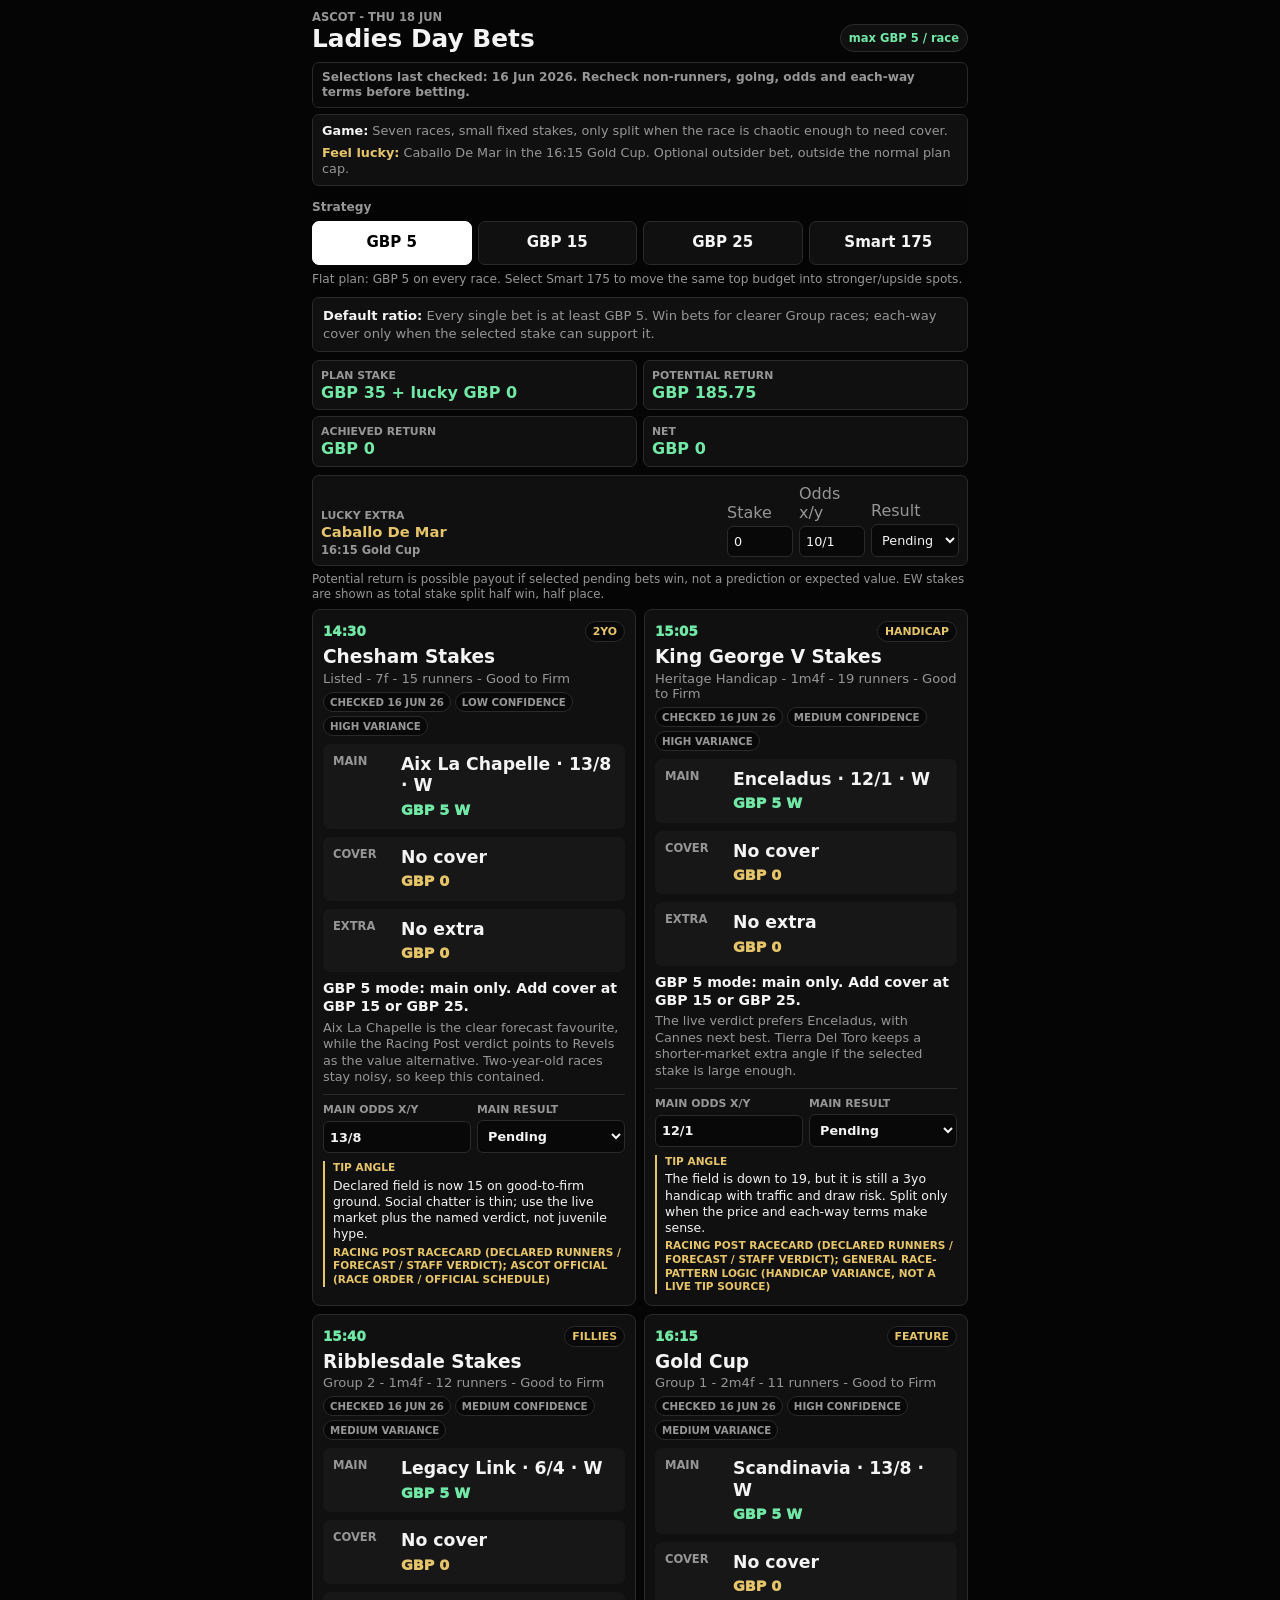
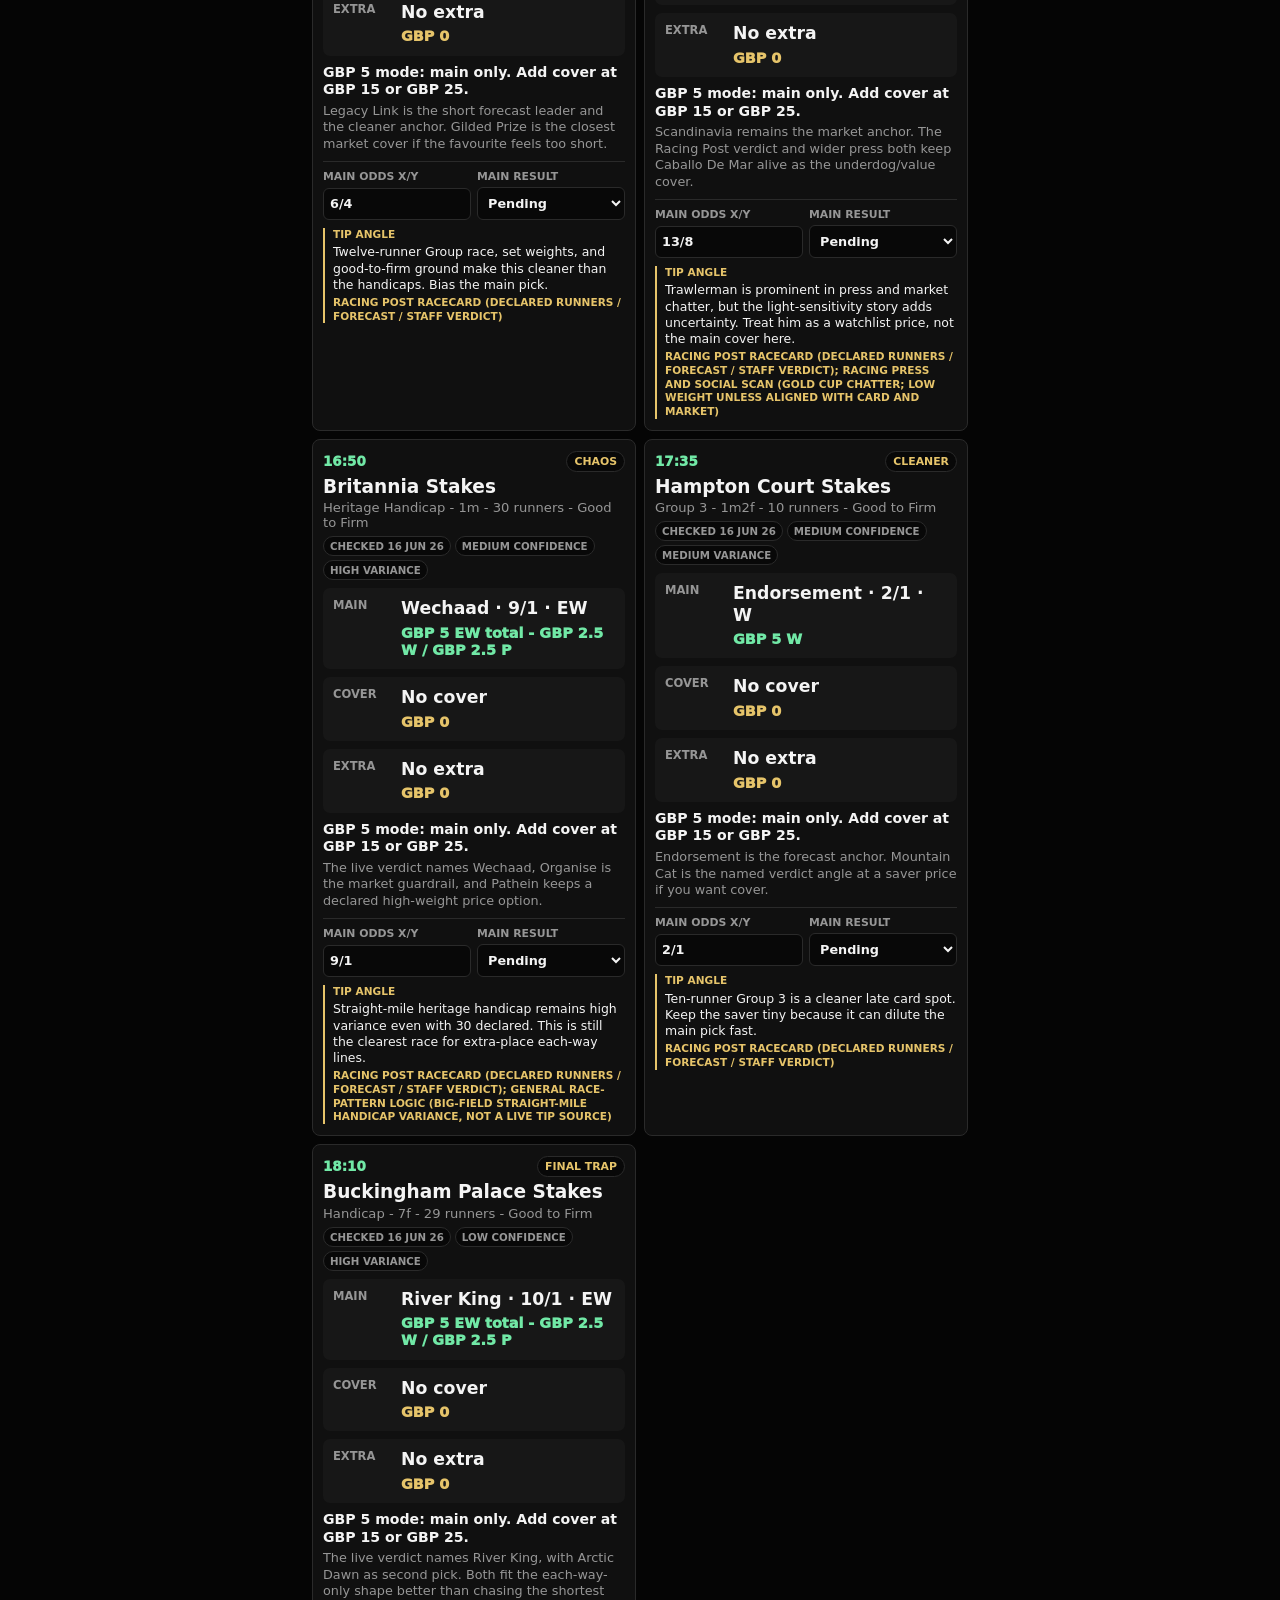
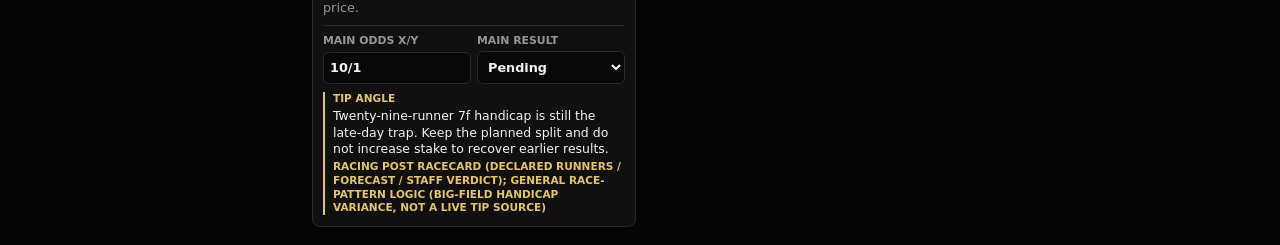
==== commit 204bc1da: "Refresh Royal Ascot Thursday picks" ====
--- a/index.html
+++ b/index.html
@@ -474,12 +474,12 @@
       </header>
 
       <section class="verify" aria-label="Final verification reminder">
-        Selections last checked: 14 Jun 2026. Recheck runners, non-runners, going, odds and each-way terms before betting.
+        Selections last checked: 16 Jun 2026. Recheck non-runners, going, odds and each-way terms before betting.
       </section>
 
       <section class="brief" aria-label="Summary and outsider tip">
         <p><strong>Game:</strong> Seven races, small fixed stakes, only split when the race is chaotic enough to need cover.</p>
-        <p><strong>Feel lucky:</strong> Caballo De Mar in the 16:15 Gold Cup. Optional extra outsider bet, outside the normal plan cap.</p>
+        <p><strong>Feel lucky:</strong> Caballo De Mar in the 16:15 Gold Cup. Optional outsider bet, outside the normal plan cap.</p>
       </section>
 
       <section class="controls" aria-label="Betting strategy">
@@ -617,7 +617,7 @@
 const TRACKER_KEY = "pegasus.ladies-day.tracker.v1";
 const LUCKY_KEY = "pegasus.ladies-day.lucky.v1";
 const SMART_ALLOCATIONS = [5, 25, 30, 45, 40, 25, 5];
-const DEFAULT_LAST_CHECKED = "2026-06-14";
+const DEFAULT_LAST_CHECKED = "2026-06-16";
 const DEFAULT_EACH_WAY = {
   fraction: 0.2,
   places: null,
@@ -630,40 +630,40 @@
   {
     time: "14:30",
     title: "Chesham Stakes",
-    meta: "Listed - 7f - 19 runners",
+    meta: "Listed - 7f - 15 runners - Good to Firm",
     risk: "2yo",
     main: "Aix La Chapelle",
-    cover: "Nola Soul",
-    split: [5, 0],
-    odds: ["3/1", ""],
-    codes: ["W", ""],
-    bet: "Win only. Keep this small.",
-    rationale: "Aix La Chapelle and Nola Soul sit near the top of the card ratings. Two-year-old races are noisy, so do not over-stake the opener.",
-    insight: "Chesham runners need stamina in the pedigree, so treat raw juvenile hype carefully. Ratings are close; use a small win bet only.",
+    cover: "Revels",
+    split: [4, 1],
+    odds: ["13/8", "11/1"],
+    codes: ["W", "W"],
+    bet: "Win main; tiny saver only at bigger stakes.",
+    rationale: "Aix La Chapelle is the clear forecast favourite, while the Racing Post verdict points to Revels as the value alternative. Two-year-old races stay noisy, so keep this contained.",
+    insight: "Declared field is now 15 on good-to-firm ground. Social chatter is thin; use the live market plus the named verdict, not juvenile hype.",
     lastChecked: DEFAULT_LAST_CHECKED,
     confidence: "low",
     variance: "high",
     sourceQuality: "medium",
     reasonToAvoid: "Juvenile form is thin and market hype can be unreliable.",
     sources: [
-      { label: "Racing Post racecard", checkedAt: DEFAULT_LAST_CHECKED, note: "Racecard / runners / ratings; final checks still needed" },
+      { label: "Racing Post racecard", checkedAt: DEFAULT_LAST_CHECKED, note: "Declared runners / forecast / staff verdict" },
       { label: "Ascot official", checkedAt: DEFAULT_LAST_CHECKED, note: "Race order / official schedule" }
     ]
   },
   {
     time: "15:05",
     title: "King George V Stakes",
-    meta: "Heritage Handicap - 1m4f - 40 runners",
+    meta: "Heritage Handicap - 1m4f - 19 runners - Good to Firm",
     risk: "handicap",
-    main: "New Zealand",
-    cover: "Mr Colonel",
+    main: "Enceladus",
+    cover: "Cannes",
     extra: "Tierra Del Toro",
     split: [3, 2],
-    odds: ["5/1", "8/1", "10/1"],
+    odds: ["12/1", "11/1", "15/2"],
     codes: ["W", "EW", "EW"],
     bet: "Main win + each-way cover.",
-    rationale: "New Zealand has one of the stronger RPR profiles. Mr Colonel adds handicap cover with a high speed/rating blend.",
-    insight: "Forty-runner 3yo handicap means traffic risk. Add Tierra Del Toro only when the race stake is at least GBP 25.",
+    rationale: "The live verdict prefers Enceladus, with Cannes next best. Tierra Del Toro keeps a shorter-market extra angle if the selected stake is large enough.",
+    insight: "The field is down to 19, but it is still a 3yo handicap with traffic and draw risk. Split only when the price and each-way terms make sense.",
     eachWay: DEFAULT_EACH_WAY,
     allowExtra: true,
     fieldType: "big-field handicap",
@@ -673,45 +673,45 @@
     sourceQuality: "medium",
     reasonToAvoid: "Large-field handicap; use the extra horse only if each-way terms are good.",
     sources: [
-      { label: "Racing Post racecard", checkedAt: DEFAULT_LAST_CHECKED, note: "Racecard / runners / ratings; final checks still needed" },
-      { label: "General race-pattern logic", checkedAt: DEFAULT_LAST_CHECKED, note: "Big-field handicap variance, not a live tip source" }
+      { label: "Racing Post racecard", checkedAt: DEFAULT_LAST_CHECKED, note: "Declared runners / forecast / staff verdict" },
+      { label: "General race-pattern logic", checkedAt: DEFAULT_LAST_CHECKED, note: "Handicap variance, not a live tip source" }
     ]
   },
   {
     time: "15:40",
     title: "Ribblesdale Stakes",
-    meta: "Group 2 - 1m4f - 17 runners",
+    meta: "Group 2 - 1m4f - 12 runners - Good to Firm",
     risk: "fillies",
-    main: "Cameo",
-    cover: "Warriors Whisper",
+    main: "Legacy Link",
+    cover: "Gilded Prize",
     split: [4, 1],
-    odds: ["7/2", "7/1"],
+    odds: ["6/4", "3/1"],
     codes: ["W", "W"],
     bet: "Win main, tiny saver on cover.",
-    rationale: "Cameo is the ratings pick on the current card. Warriors Whisper is the better-priced backup if you want one.",
-    insight: "This is cleaner than the big handicaps: fewer runners, set weights, and 1m4f form should count. Bias the main pick.",
+    rationale: "Legacy Link is the short forecast leader and the cleaner anchor. Gilded Prize is the closest market cover if the favourite feels too short.",
+    insight: "Twelve-runner Group race, set weights, and good-to-firm ground make this cleaner than the handicaps. Bias the main pick.",
     lastChecked: DEFAULT_LAST_CHECKED,
     confidence: "medium",
     variance: "medium",
     sourceQuality: "medium",
     reasonToAvoid: "Still a fillies' Group race; recheck going, jockeys, and market strength.",
     sources: [
-      { label: "Racing Post racecard", checkedAt: DEFAULT_LAST_CHECKED, note: "Racecard / runners / ratings; final checks still needed" }
+      { label: "Racing Post racecard", checkedAt: DEFAULT_LAST_CHECKED, note: "Declared runners / forecast / staff verdict" }
     ]
   },
   {
     time: "16:15",
     title: "Gold Cup",
-    meta: "Group 1 - 2m4f - 13 runners",
+    meta: "Group 1 - 2m4f - 11 runners - Good to Firm",
     risk: "feature",
     main: "Scandinavia",
     cover: "Caballo De Mar",
     split: [3, 2],
-    odds: ["5/4", "10/1"],
+    odds: ["13/8", "10/1"],
     codes: ["W", "EW"],
     bet: "Scandinavia win; Caballo De Mar each-way.",
-    rationale: "Scandinavia is the obvious class/stayer profile. Caballo De Mar is the value angle in current reporting. Avoid leaning too hard on Trawlerman if the day is bright.",
-    insight: "News angle: Caballo De Mar is being framed as the underdog value; Trawlerman has a light-sensitivity caveat on a sunny day.",
+    rationale: "Scandinavia remains the market anchor. The Racing Post verdict and wider press both keep Caballo De Mar alive as the underdog/value cover.",
+    insight: "Trawlerman is prominent in press and market chatter, but the light-sensitivity story adds uncertainty. Treat him as a watchlist price, not the main cover here.",
     eachWay: DEFAULT_EACH_WAY,
     lastChecked: DEFAULT_LAST_CHECKED,
     confidence: "high",
@@ -719,24 +719,24 @@
     sourceQuality: "medium",
     reasonToAvoid: "Feature-race prices can move sharply; verify going and final market.",
     sources: [
-      { label: "Racing Post racecard", checkedAt: DEFAULT_LAST_CHECKED, note: "Racecard / runners / ratings; final checks still needed" },
-      { label: "Racing press reporting", checkedAt: DEFAULT_LAST_CHECKED, note: "Gold Cup angle; URLs and terms need final verification" }
+      { label: "Racing Post racecard", checkedAt: DEFAULT_LAST_CHECKED, note: "Declared runners / forecast / staff verdict" },
+      { label: "Racing press and social scan", checkedAt: DEFAULT_LAST_CHECKED, note: "Gold Cup chatter; low weight unless aligned with card and market" }
     ]
   },
   {
     time: "16:50",
     title: "Britannia Stakes",
-    meta: "Heritage Handicap - 1m - 54 runners",
+    meta: "Heritage Handicap - 1m - 30 runners - Good to Firm",
     risk: "chaos",
-    main: "Pathein",
-    cover: "Dorset",
-    extra: "Isaac Newton",
+    main: "Wechaad",
+    cover: "Organise",
+    extra: "Pathein",
     split: [3, 2],
-    odds: ["7/1", "11/1", "12/1"],
+    odds: ["9/1", "7/1", "16/1"],
     codes: ["EW", "EW", "EW"],
     bet: "Each-way only. Extra places if offered.",
-    rationale: "Huge field. Pathein has a stronger RPR shape than many near the top; Dorset gives a second Aidan O'Brien handicap angle.",
-    insight: "Straight-mile heritage handicap with 50+ entries is high variance. This is the clearest race for three each-way lines if extra places are available.",
+    rationale: "The live verdict names Wechaad, Organise is the market guardrail, and Pathein keeps a declared high-weight price option.",
+    insight: "Straight-mile heritage handicap remains high variance even with 30 declared. This is still the clearest race for extra-place each-way lines.",
     eachWay: DEFAULT_EACH_WAY,
     allowExtra: true,
     fieldType: "big-field handicap",
@@ -746,45 +746,45 @@
     sourceQuality: "medium",
     reasonToAvoid: "Huge-field handicap; only use three each-way lines with suitable extra-place terms.",
     sources: [
-      { label: "Racing Post racecard", checkedAt: DEFAULT_LAST_CHECKED, note: "Racecard / runners / ratings; final checks still needed" },
+      { label: "Racing Post racecard", checkedAt: DEFAULT_LAST_CHECKED, note: "Declared runners / forecast / staff verdict" },
       { label: "General race-pattern logic", checkedAt: DEFAULT_LAST_CHECKED, note: "Big-field straight-mile handicap variance, not a live tip source" }
     ]
   },
   {
     time: "17:35",
     title: "Hampton Court Stakes",
-    meta: "Group 3 - 1m2f - 16 runners",
+    meta: "Group 3 - 1m2f - 10 runners - Good to Firm",
     risk: "cleaner",
-    main: "Causeway",
-    cover: "Oceans Four",
+    main: "Endorsement",
+    cover: "Mountain Cat",
     split: [4, 1],
-    odds: ["3/1", "8/1"],
+    odds: ["2/1", "11/1"],
     codes: ["W", "W"],
     bet: "Win main, saver only if price is fair.",
-    rationale: "Causeway is the standout card profile. Oceans Four is useful cover if the favourite is too short.",
-    insight: "Three-year-old Group race, so class should matter more than draw luck. Skip the saver if Oceans Four is not a real price.",
+    rationale: "Endorsement is the forecast anchor. Mountain Cat is the named verdict angle at a saver price if you want cover.",
+    insight: "Ten-runner Group 3 is a cleaner late card spot. Keep the saver tiny because it can dilute the main pick fast.",
     lastChecked: DEFAULT_LAST_CHECKED,
     confidence: "medium",
     variance: "medium",
     sourceQuality: "medium",
     reasonToAvoid: "Cleaner race, but saver can dilute the main pick if the cover price shortens.",
     sources: [
-      { label: "Racing Post racecard", checkedAt: DEFAULT_LAST_CHECKED, note: "Racecard / runners / ratings; final checks still needed" }
+      { label: "Racing Post racecard", checkedAt: DEFAULT_LAST_CHECKED, note: "Declared runners / forecast / staff verdict" }
     ]
   },
   {
     time: "18:10",
     title: "Buckingham Palace Stakes",
-    meta: "Handicap - 7f - 62 runners",
+    meta: "Handicap - 7f - 29 runners - Good to Firm",
     risk: "final trap",
-    main: "Cerulean Bay",
-    cover: "Glenfinnan",
+    main: "River King",
+    cover: "Arctic Dawn",
     split: [3, 2],
-    odds: ["9/1", "15/1"],
+    odds: ["10/1", "14/1"],
     codes: ["EW", "EW"],
     bet: "Each-way. Stop after this race.",
-    rationale: "Cerulean Bay heads the weights with strong form. Glenfinnan has course-and-distance appeal and a lower-weight profile.",
-    insight: "Sixty-plus-entry 7f handicap is the late-day trap. Keep the planned split and do not increase stake to recover earlier results.",
+    rationale: "The live verdict names River King, with Arctic Dawn as second pick. Both fit the each-way-only shape better than chasing the shortest price.",
+    insight: "Twenty-nine-runner 7f handicap is still the late-day trap. Keep the planned split and do not increase stake to recover earlier results.",
     eachWay: DEFAULT_EACH_WAY,
     fieldType: "big-field handicap",
     lastChecked: DEFAULT_LAST_CHECKED,
@@ -793,7 +793,7 @@
     sourceQuality: "medium",
     reasonToAvoid: "Late big-field handicap; Smart 175 deliberately keeps this low if you leave early.",
     sources: [
-      { label: "Racing Post racecard", checkedAt: DEFAULT_LAST_CHECKED, note: "Racecard / runners / ratings; final checks still needed" },
+      { label: "Racing Post racecard", checkedAt: DEFAULT_LAST_CHECKED, note: "Declared runners / forecast / staff verdict" },
       { label: "General race-pattern logic", checkedAt: DEFAULT_LAST_CHECKED, note: "Big-field handicap variance, not a live tip source" }
     ]
   }
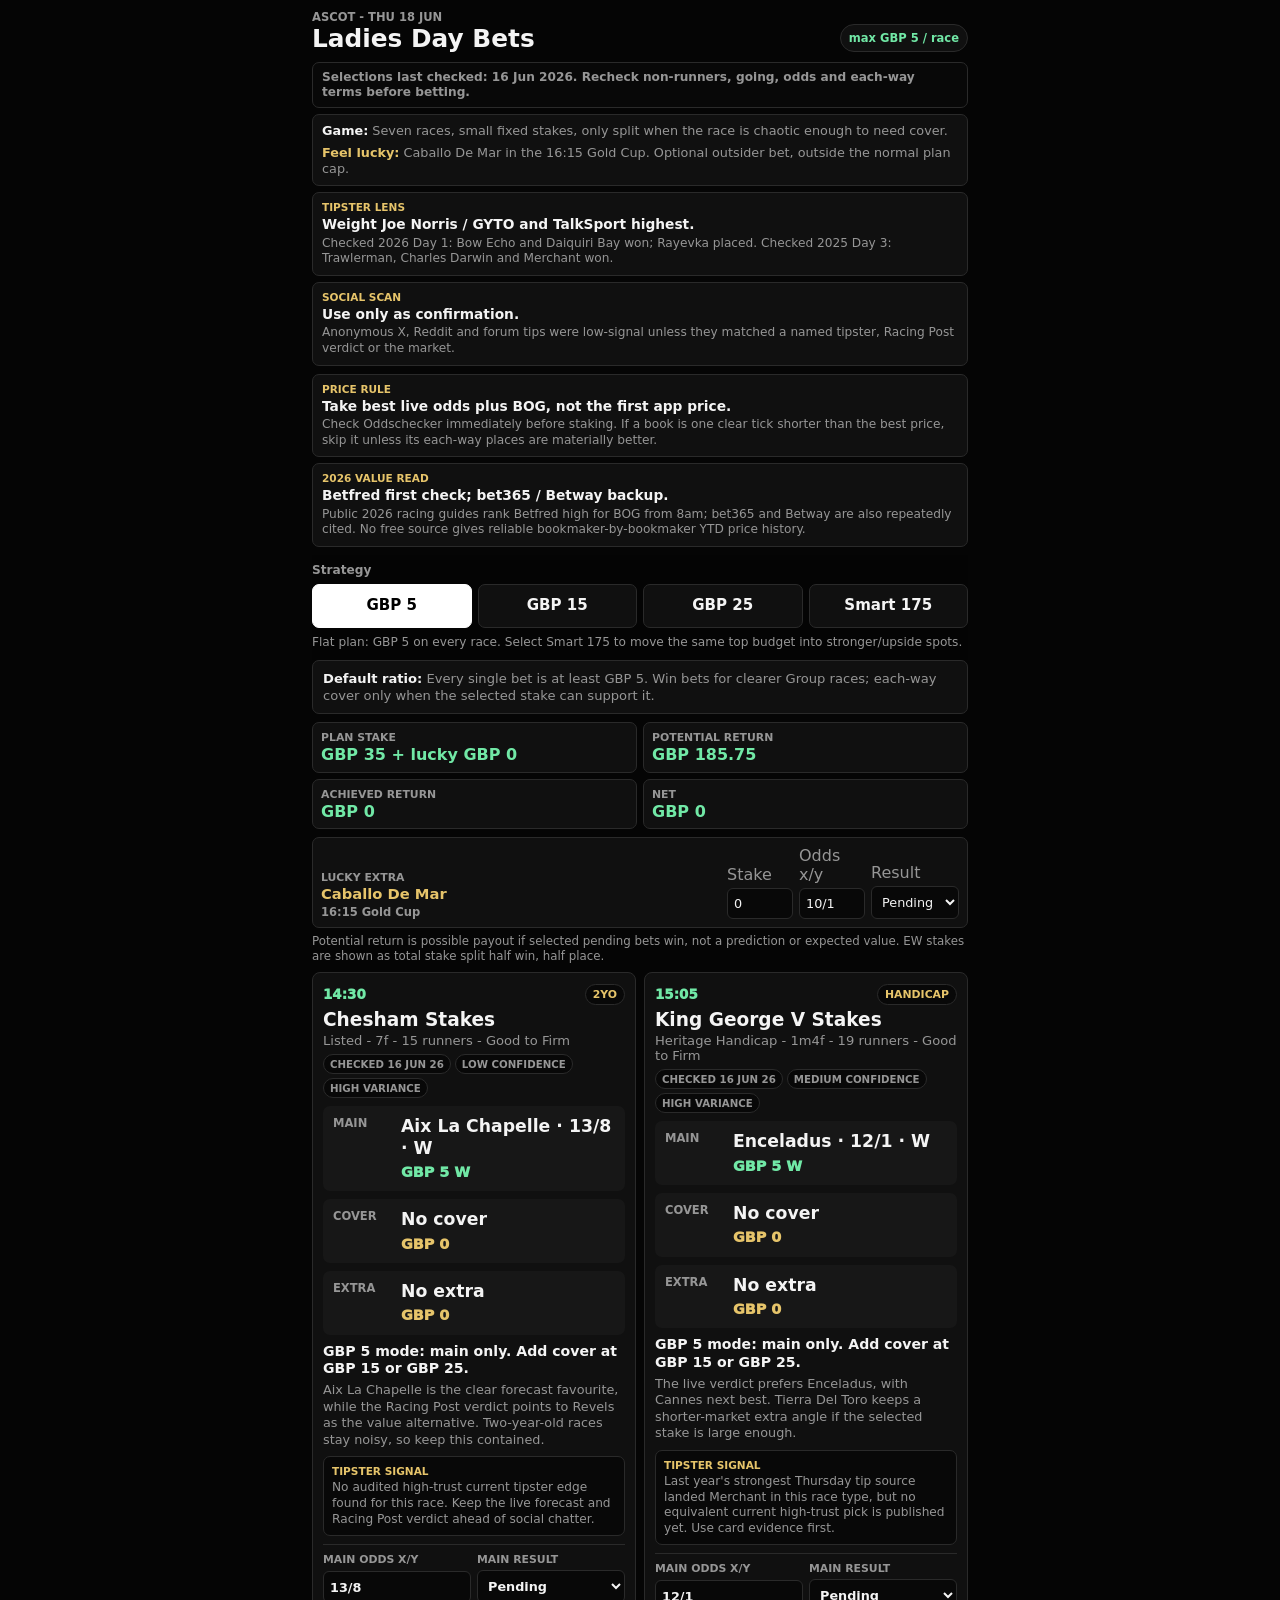
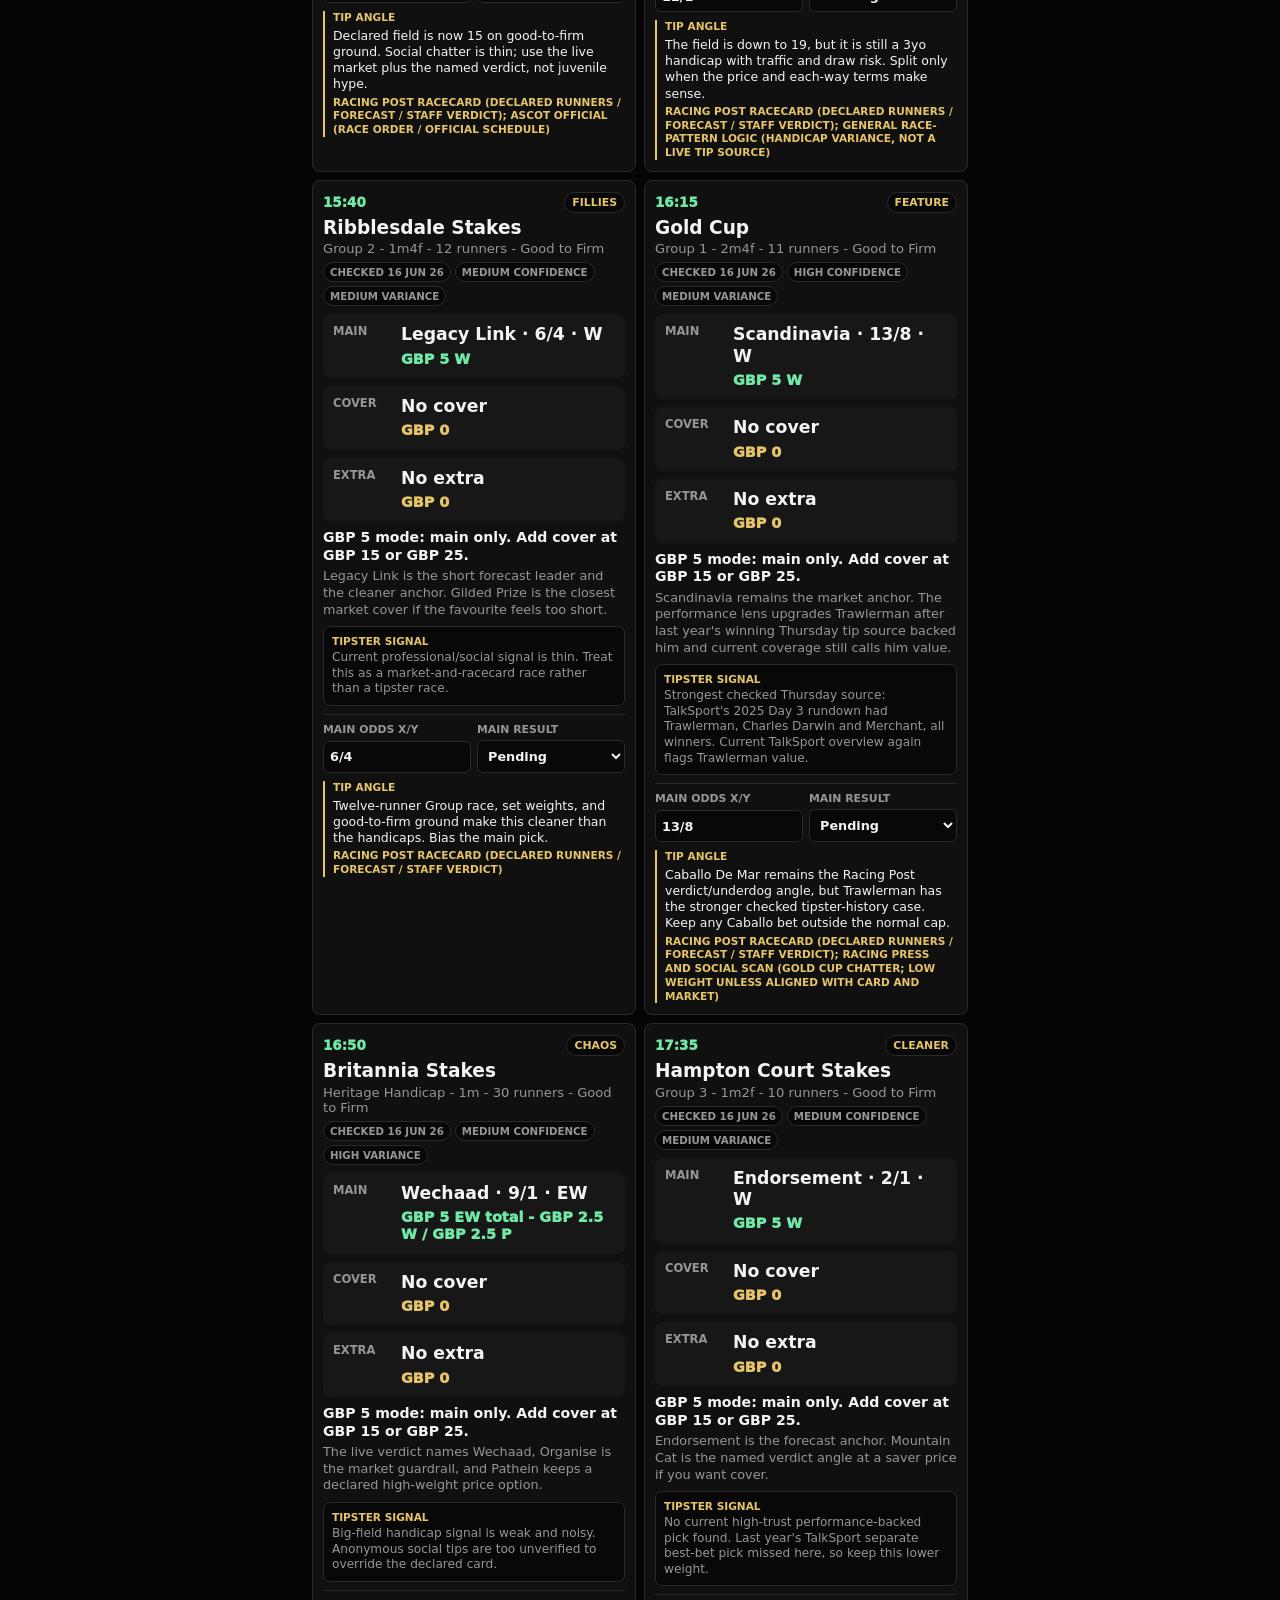
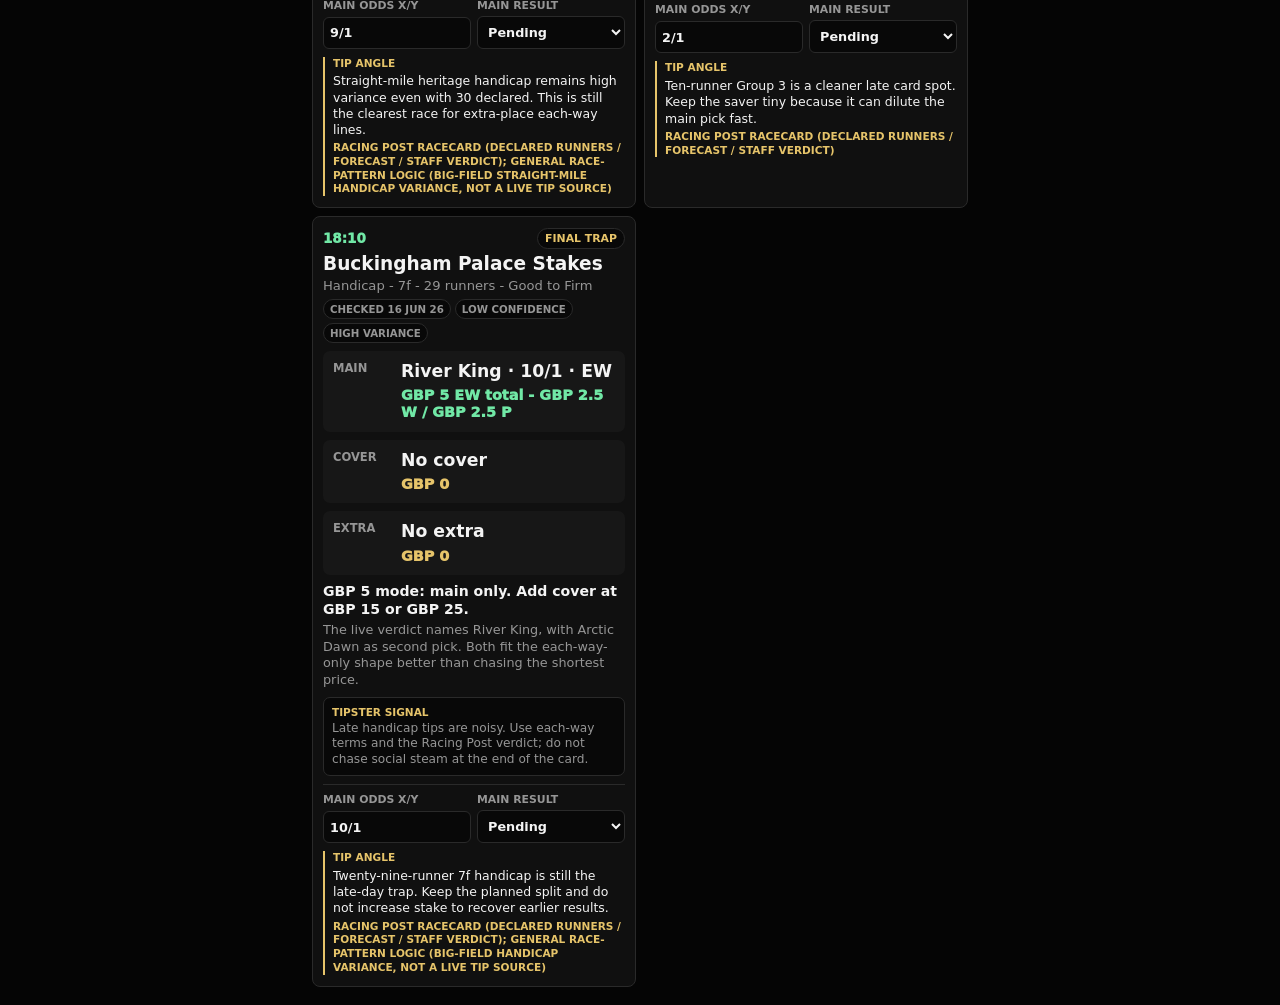
==== commit 7c75e053: "Add bookmaker price guidance" ====
--- a/index.html
+++ b/index.html
@@ -122,6 +122,48 @@
   color: var(--amber);
 }
 
+.tipsters,
+.bookmakers {
+  display: grid;
+  gap: 6px;
+  margin-bottom: 8px;
+}
+
+.tipsters div,
+.bookmakers div {
+  display: grid;
+  gap: 3px;
+  border: 1px solid var(--line);
+  border-radius: 7px;
+  padding: 8px 9px;
+  background: var(--panel);
+}
+
+.tipsters span,
+.bookmakers span,
+.tip-signal span {
+  color: var(--amber);
+  font-size: 0.66rem;
+  font-weight: 900;
+  letter-spacing: 0;
+  text-transform: uppercase;
+}
+
+.tipsters strong,
+.bookmakers strong {
+  color: var(--text);
+  font-size: 0.86rem;
+  line-height: 1.2;
+}
+
+.tipsters p,
+.bookmakers p,
+.tip-signal p {
+  color: var(--muted);
+  font-size: 0.76rem;
+  line-height: 1.28;
+}
+
 .controls {
   position: sticky;
   top: 0;
@@ -401,6 +443,16 @@
   line-height: 1.3;
 }
 
+.tip-signal {
+  display: grid;
+  gap: 3px;
+  margin-top: 8px;
+  border: 1px solid var(--line);
+  border-radius: 7px;
+  padding: 8px;
+  background: #080808;
+}
+
 .tracker {
   display: grid;
   grid-template-columns: repeat(2, minmax(0, 1fr));
@@ -480,6 +532,32 @@
       <section class="brief" aria-label="Summary and outsider tip">
         <p><strong>Game:</strong> Seven races, small fixed stakes, only split when the race is chaotic enough to need cover.</p>
         <p><strong>Feel lucky:</strong> Caballo De Mar in the 16:15 Gold Cup. Optional outsider bet, outside the normal plan cap.</p>
+      </section>
+
+      <section class="tipsters" aria-label="Tipster performance lens">
+        <div>
+          <span>Tipster lens</span>
+          <strong>Weight Joe Norris / GYTO and TalkSport highest.</strong>
+          <p>Checked 2026 Day 1: Bow Echo and Daiquiri Bay won; Rayevka placed. Checked 2025 Day 3: Trawlerman, Charles Darwin and Merchant won.</p>
+        </div>
+        <div>
+          <span>Social scan</span>
+          <strong>Use only as confirmation.</strong>
+          <p>Anonymous X, Reddit and forum tips were low-signal unless they matched a named tipster, Racing Post verdict or the market.</p>
+        </div>
+      </section>
+
+      <section class="bookmakers" aria-label="Bookmaker price check">
+        <div>
+          <span>Price rule</span>
+          <strong>Take best live odds plus BOG, not the first app price.</strong>
+          <p>Check Oddschecker immediately before staking. If a book is one clear tick shorter than the best price, skip it unless its each-way places are materially better.</p>
+        </div>
+        <div>
+          <span>2026 value read</span>
+          <strong>Betfred first check; bet365 / Betway backup.</strong>
+          <p>Public 2026 racing guides rank Betfred high for BOG from 8am; bet365 and Betway are also repeatedly cited. No free source gives reliable bookmaker-by-bookmaker YTD price history.</p>
+        </div>
       </section>
 
       <section class="controls" aria-label="Betting strategy">
@@ -573,6 +651,10 @@
 
         <p class="bet-type"></p>
         <p class="rationale"></p>
+        <div class="tip-signal">
+          <span>Tipster signal</span>
+          <p class="tip-signal-text"></p>
+        </div>
         <div class="tracker">
           <label>
             Main odds x/y
@@ -640,6 +722,7 @@
     bet: "Win main; tiny saver only at bigger stakes.",
     rationale: "Aix La Chapelle is the clear forecast favourite, while the Racing Post verdict points to Revels as the value alternative. Two-year-old races stay noisy, so keep this contained.",
     insight: "Declared field is now 15 on good-to-firm ground. Social chatter is thin; use the live market plus the named verdict, not juvenile hype.",
+    tipSignal: "No audited high-trust current tipster edge found for this race. Keep the live forecast and Racing Post verdict ahead of social chatter.",
     lastChecked: DEFAULT_LAST_CHECKED,
     confidence: "low",
     variance: "high",
@@ -664,6 +747,7 @@
     bet: "Main win + each-way cover.",
     rationale: "The live verdict prefers Enceladus, with Cannes next best. Tierra Del Toro keeps a shorter-market extra angle if the selected stake is large enough.",
     insight: "The field is down to 19, but it is still a 3yo handicap with traffic and draw risk. Split only when the price and each-way terms make sense.",
+    tipSignal: "Last year's strongest Thursday tip source landed Merchant in this race type, but no equivalent current high-trust pick is published yet. Use card evidence first.",
     eachWay: DEFAULT_EACH_WAY,
     allowExtra: true,
     fieldType: "big-field handicap",
@@ -690,6 +774,7 @@
     bet: "Win main, tiny saver on cover.",
     rationale: "Legacy Link is the short forecast leader and the cleaner anchor. Gilded Prize is the closest market cover if the favourite feels too short.",
     insight: "Twelve-runner Group race, set weights, and good-to-firm ground make this cleaner than the handicaps. Bias the main pick.",
+    tipSignal: "Current professional/social signal is thin. Treat this as a market-and-racecard race rather than a tipster race.",
     lastChecked: DEFAULT_LAST_CHECKED,
     confidence: "medium",
     variance: "medium",
@@ -705,13 +790,14 @@
     meta: "Group 1 - 2m4f - 11 runners - Good to Firm",
     risk: "feature",
     main: "Scandinavia",
-    cover: "Caballo De Mar",
+    cover: "Trawlerman",
     split: [3, 2],
-    odds: ["13/8", "10/1"],
-    codes: ["W", "EW"],
-    bet: "Scandinavia win; Caballo De Mar each-way.",
-    rationale: "Scandinavia remains the market anchor. The Racing Post verdict and wider press both keep Caballo De Mar alive as the underdog/value cover.",
-    insight: "Trawlerman is prominent in press and market chatter, but the light-sensitivity story adds uncertainty. Treat him as a watchlist price, not the main cover here.",
+    odds: ["13/8", "7/2"],
+    codes: ["W", "W"],
+    bet: "Scandinavia win; Trawlerman win saver. Caballo De Mar stays optional outsider.",
+    rationale: "Scandinavia remains the market anchor. The performance lens upgrades Trawlerman after last year's winning Thursday tip source backed him and current coverage still calls him value.",
+    insight: "Caballo De Mar remains the Racing Post verdict/underdog angle, but Trawlerman has the stronger checked tipster-history case. Keep any Caballo bet outside the normal cap.",
+    tipSignal: "Strongest checked Thursday source: TalkSport's 2025 Day 3 rundown had Trawlerman, Charles Darwin and Merchant, all winners. Current TalkSport overview again flags Trawlerman value.",
     eachWay: DEFAULT_EACH_WAY,
     lastChecked: DEFAULT_LAST_CHECKED,
     confidence: "high",
@@ -737,6 +823,7 @@
     bet: "Each-way only. Extra places if offered.",
     rationale: "The live verdict names Wechaad, Organise is the market guardrail, and Pathein keeps a declared high-weight price option.",
     insight: "Straight-mile heritage handicap remains high variance even with 30 declared. This is still the clearest race for extra-place each-way lines.",
+    tipSignal: "Big-field handicap signal is weak and noisy. Anonymous social tips are too unverified to override the declared card.",
     eachWay: DEFAULT_EACH_WAY,
     allowExtra: true,
     fieldType: "big-field handicap",
@@ -763,6 +850,7 @@
     bet: "Win main, saver only if price is fair.",
     rationale: "Endorsement is the forecast anchor. Mountain Cat is the named verdict angle at a saver price if you want cover.",
     insight: "Ten-runner Group 3 is a cleaner late card spot. Keep the saver tiny because it can dilute the main pick fast.",
+    tipSignal: "No current high-trust performance-backed pick found. Last year's TalkSport separate best-bet pick missed here, so keep this lower weight.",
     lastChecked: DEFAULT_LAST_CHECKED,
     confidence: "medium",
     variance: "medium",
@@ -785,6 +873,7 @@
     bet: "Each-way. Stop after this race.",
     rationale: "The live verdict names River King, with Arctic Dawn as second pick. Both fit the each-way-only shape better than chasing the shortest price.",
     insight: "Twenty-nine-runner 7f handicap is still the late-day trap. Keep the planned split and do not increase stake to recover earlier results.",
+    tipSignal: "Late handicap tips are noisy. Use each-way terms and the Racing Post verdict; do not chase social steam at the end of the card.",
     eachWay: DEFAULT_EACH_WAY,
     fieldType: "big-field handicap",
     lastChecked: DEFAULT_LAST_CHECKED,
@@ -853,6 +942,7 @@
     node.querySelector(".bet-type").textContent = betInstruction(race, coverStake);
     node.querySelector(".rationale").textContent = race.rationale;
     node.querySelector(".insight-text").textContent = race.insight;
+    node.querySelector(".tip-signal-text").textContent = race.tipSignal;
     node.querySelector(".insight-source").textContent = sourceSummary(race);
     wireRaceTracker(node, index, state, coverStake, extraStake);
     return node;
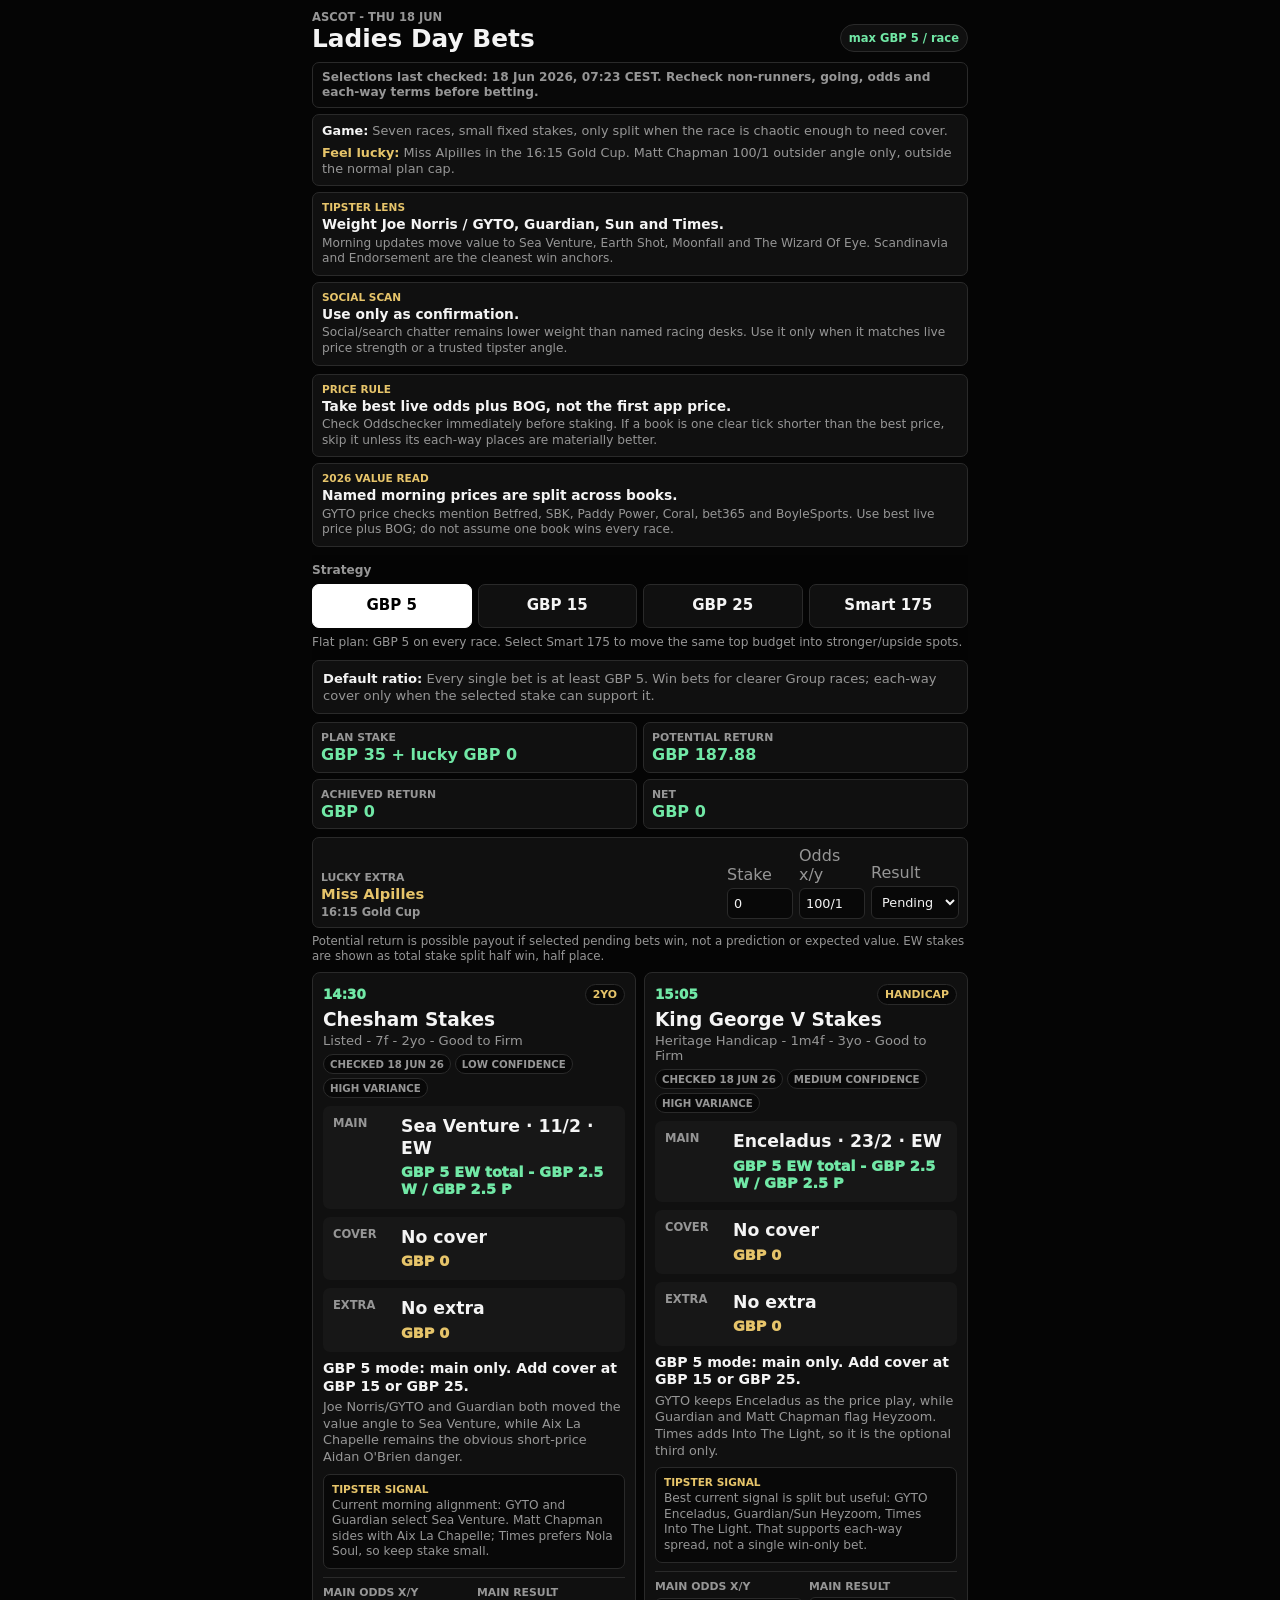
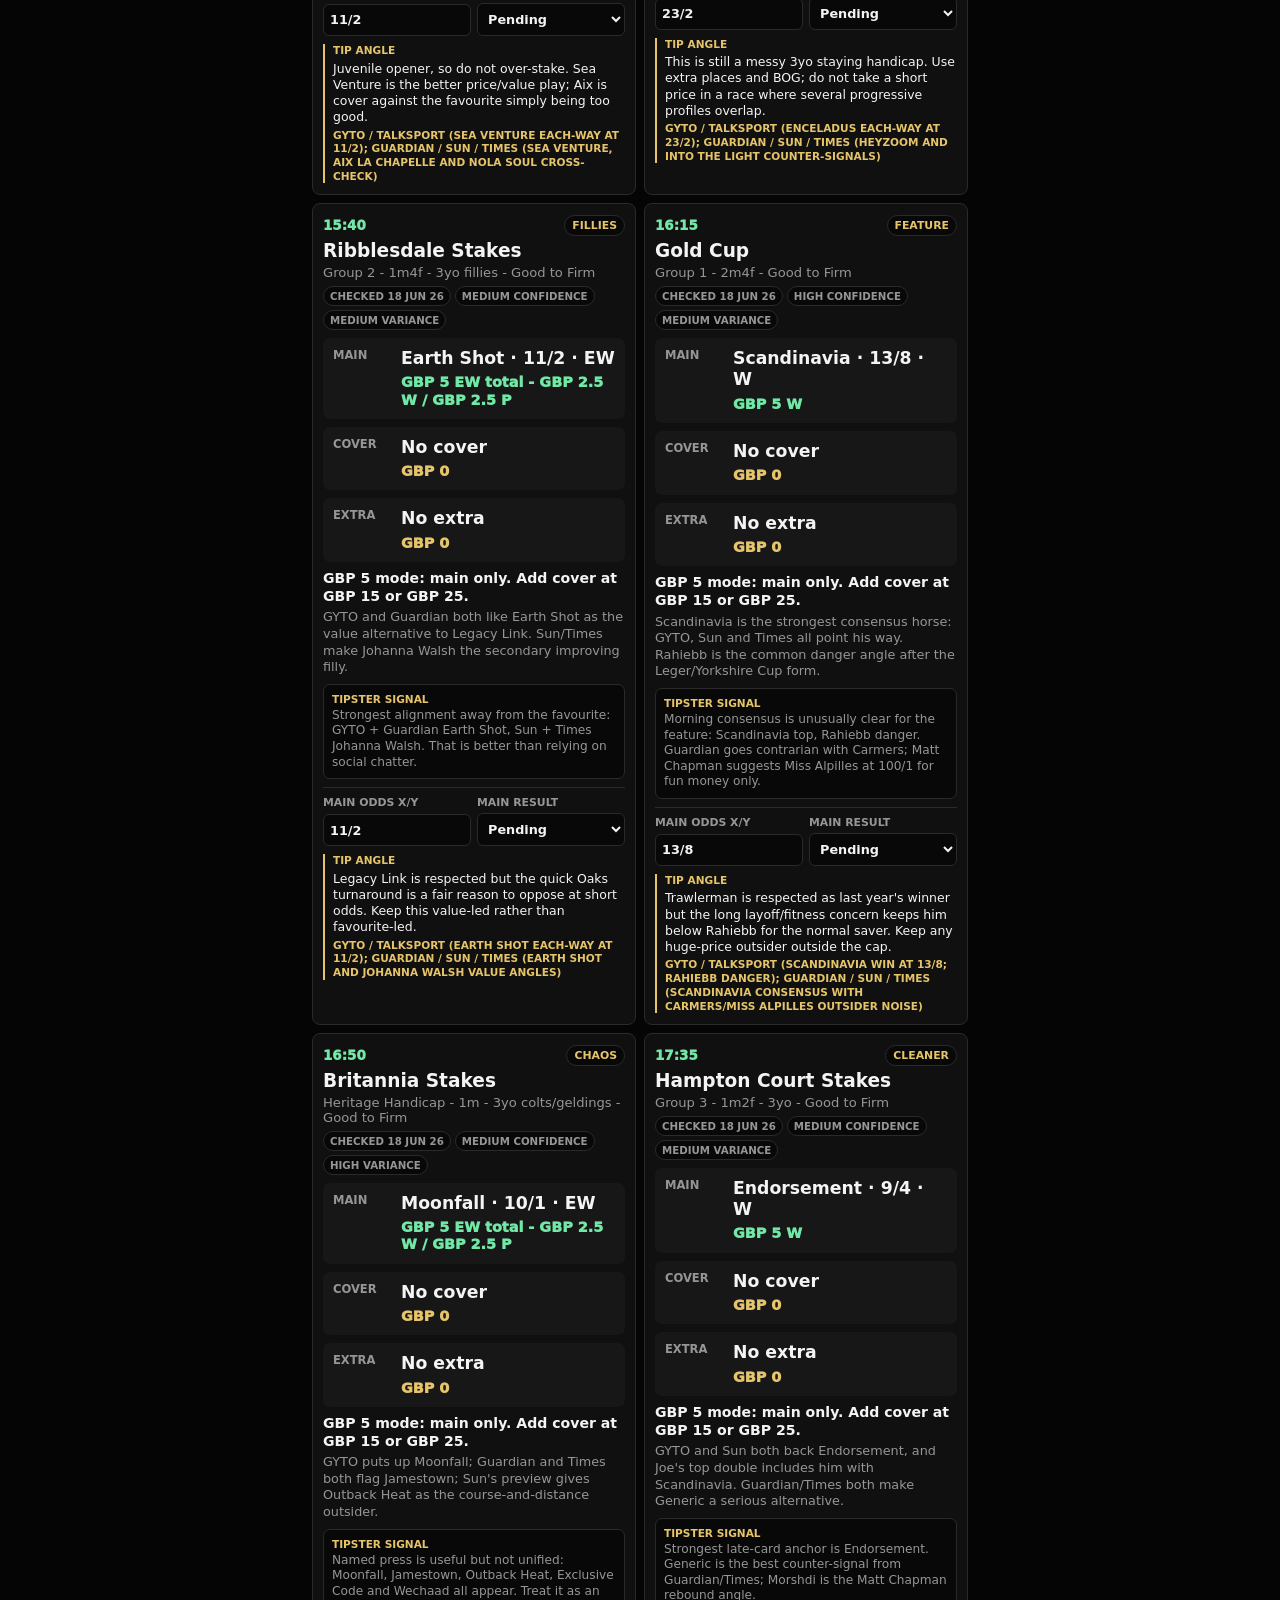
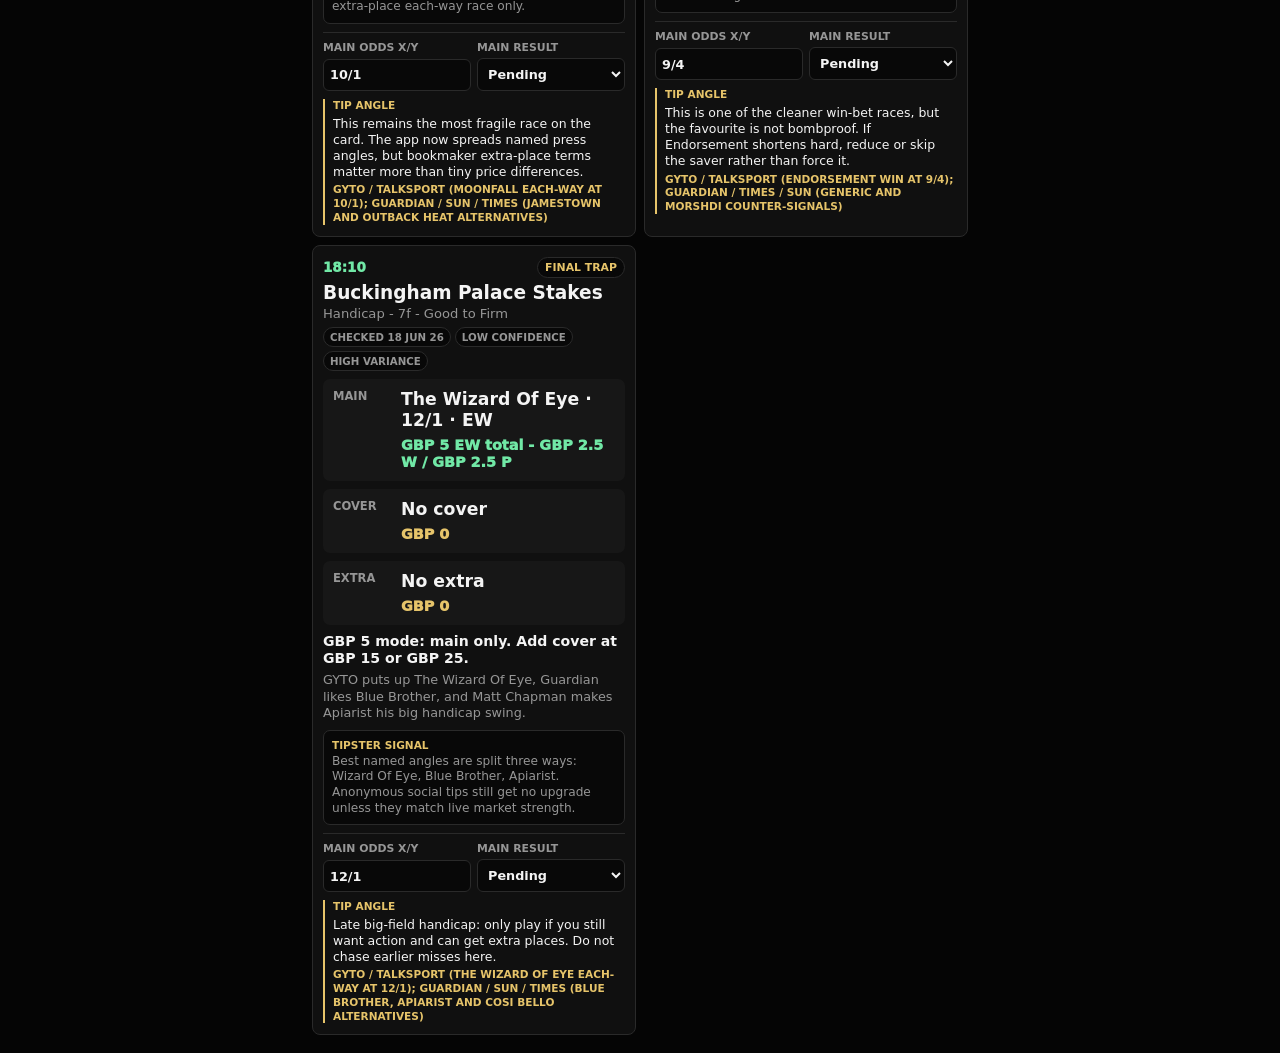
==== commit 1ad308b9: "Refresh Royal Ascot day three card" ====
--- a/index.html
+++ b/index.html
@@ -526,24 +526,24 @@
       </header>
 
       <section class="verify" aria-label="Final verification reminder">
-        Selections last checked: 16 Jun 2026. Recheck non-runners, going, odds and each-way terms before betting.
+        Selections last checked: 18 Jun 2026, 07:23 CEST. Recheck non-runners, going, odds and each-way terms before betting.
       </section>
 
       <section class="brief" aria-label="Summary and outsider tip">
         <p><strong>Game:</strong> Seven races, small fixed stakes, only split when the race is chaotic enough to need cover.</p>
-        <p><strong>Feel lucky:</strong> Caballo De Mar in the 16:15 Gold Cup. Optional outsider bet, outside the normal plan cap.</p>
+        <p><strong>Feel lucky:</strong> Miss Alpilles in the 16:15 Gold Cup. Matt Chapman 100/1 outsider angle only, outside the normal plan cap.</p>
       </section>
 
       <section class="tipsters" aria-label="Tipster performance lens">
         <div>
           <span>Tipster lens</span>
-          <strong>Weight Joe Norris / GYTO and TalkSport highest.</strong>
-          <p>Checked 2026 Day 1: Bow Echo and Daiquiri Bay won; Rayevka placed. Checked 2025 Day 3: Trawlerman, Charles Darwin and Merchant won.</p>
+          <strong>Weight Joe Norris / GYTO, Guardian, Sun and Times.</strong>
+          <p>Morning updates move value to Sea Venture, Earth Shot, Moonfall and The Wizard Of Eye. Scandinavia and Endorsement are the cleanest win anchors.</p>
         </div>
         <div>
           <span>Social scan</span>
           <strong>Use only as confirmation.</strong>
-          <p>Anonymous X, Reddit and forum tips were low-signal unless they matched a named tipster, Racing Post verdict or the market.</p>
+          <p>Social/search chatter remains lower weight than named racing desks. Use it only when it matches live price strength or a trusted tipster angle.</p>
         </div>
       </section>
 
@@ -555,8 +555,8 @@
         </div>
         <div>
           <span>2026 value read</span>
-          <strong>Betfred first check; bet365 / Betway backup.</strong>
-          <p>Public 2026 racing guides rank Betfred high for BOG from 8am; bet365 and Betway are also repeatedly cited. No free source gives reliable bookmaker-by-bookmaker YTD price history.</p>
+          <strong>Named morning prices are split across books.</strong>
+          <p>GYTO price checks mention Betfred, SBK, Paddy Power, Coral, bet365 and BoyleSports. Use best live price plus BOG; do not assume one book wins every race.</p>
         </div>
       </section>
 
@@ -597,7 +597,7 @@
       <section class="lucky" aria-label="Lucky outsider tracker">
         <div>
           <span>Lucky extra</span>
-          <strong>Caballo De Mar</strong>
+          <strong>Miss Alpilles</strong>
           <small>16:15 Gold Cup</small>
         </div>
         <label>
@@ -606,7 +606,7 @@
         </label>
         <label>
           Odds x/y
-          <input id="luckyOdds" type="text" inputmode="text" placeholder="10/1" value="10/1">
+          <input id="luckyOdds" type="text" inputmode="text" placeholder="100/1" value="100/1">
         </label>
         <label>
           Result
@@ -699,7 +699,7 @@
 const TRACKER_KEY = "pegasus.ladies-day.tracker.v1";
 const LUCKY_KEY = "pegasus.ladies-day.lucky.v1";
 const SMART_ALLOCATIONS = [5, 25, 30, 45, 40, 25, 5];
-const DEFAULT_LAST_CHECKED = "2026-06-16";
+const DEFAULT_LAST_CHECKED = "2026-06-18";
 const DEFAULT_EACH_WAY = {
   fraction: 0.2,
   places: null,
@@ -712,42 +712,42 @@
   {
     time: "14:30",
     title: "Chesham Stakes",
-    meta: "Listed - 7f - 15 runners - Good to Firm",
+    meta: "Listed - 7f - 2yo - Good to Firm",
     risk: "2yo",
-    main: "Aix La Chapelle",
-    cover: "Revels",
-    split: [4, 1],
-    odds: ["13/8", "11/1"],
-    codes: ["W", "W"],
-    bet: "Win main; tiny saver only at bigger stakes.",
-    rationale: "Aix La Chapelle is the clear forecast favourite, while the Racing Post verdict points to Revels as the value alternative. Two-year-old races stay noisy, so keep this contained.",
-    insight: "Declared field is now 15 on good-to-firm ground. Social chatter is thin; use the live market plus the named verdict, not juvenile hype.",
-    tipSignal: "No audited high-trust current tipster edge found for this race. Keep the live forecast and Racing Post verdict ahead of social chatter.",
+    main: "Sea Venture",
+    cover: "Aix La Chapelle",
+    split: [3, 2],
+    odds: ["11/2", "13/8"],
+    codes: ["EW", "W"],
+    bet: "Sea Venture each-way; Aix La Chapelle win saver only if price holds.",
+    rationale: "Joe Norris/GYTO and Guardian both moved the value angle to Sea Venture, while Aix La Chapelle remains the obvious short-price Aidan O'Brien danger.",
+    insight: "Juvenile opener, so do not over-stake. Sea Venture is the better price/value play; Aix is cover against the favourite simply being too good.",
+    tipSignal: "Current morning alignment: GYTO and Guardian select Sea Venture. Matt Chapman sides with Aix La Chapelle; Times prefers Nola Soul, so keep stake small.",
     lastChecked: DEFAULT_LAST_CHECKED,
     confidence: "low",
     variance: "high",
     sourceQuality: "medium",
     reasonToAvoid: "Juvenile form is thin and market hype can be unreliable.",
     sources: [
-      { label: "Racing Post racecard", checkedAt: DEFAULT_LAST_CHECKED, note: "Declared runners / forecast / staff verdict" },
-      { label: "Ascot official", checkedAt: DEFAULT_LAST_CHECKED, note: "Race order / official schedule" }
+      { label: "GYTO / TalkSport", checkedAt: DEFAULT_LAST_CHECKED, note: "Sea Venture each-way at 11/2" },
+      { label: "Guardian / Sun / Times", checkedAt: DEFAULT_LAST_CHECKED, note: "Sea Venture, Aix La Chapelle and Nola Soul cross-check" }
     ]
   },
   {
     time: "15:05",
     title: "King George V Stakes",
-    meta: "Heritage Handicap - 1m4f - 19 runners - Good to Firm",
+    meta: "Heritage Handicap - 1m4f - 3yo - Good to Firm",
     risk: "handicap",
     main: "Enceladus",
-    cover: "Cannes",
-    extra: "Tierra Del Toro",
+    cover: "Heyzoom",
+    extra: "Into The Light",
     split: [3, 2],
-    odds: ["12/1", "11/1", "15/2"],
-    codes: ["W", "EW", "EW"],
-    bet: "Main win + each-way cover.",
-    rationale: "The live verdict prefers Enceladus, with Cannes next best. Tierra Del Toro keeps a shorter-market extra angle if the selected stake is large enough.",
-    insight: "The field is down to 19, but it is still a 3yo handicap with traffic and draw risk. Split only when the price and each-way terms make sense.",
-    tipSignal: "Last year's strongest Thursday tip source landed Merchant in this race type, but no equivalent current high-trust pick is published yet. Use card evidence first.",
+    odds: ["23/2", "10/1", "8/1"],
+    codes: ["EW", "EW", "EW"],
+    bet: "Each-way Enceladus; Heyzoom cover. Add Into The Light only in Smart 175.",
+    rationale: "GYTO keeps Enceladus as the price play, while Guardian and Matt Chapman flag Heyzoom. Times adds Into The Light, so it is the optional third only.",
+    insight: "This is still a messy 3yo staying handicap. Use extra places and BOG; do not take a short price in a race where several progressive profiles overlap.",
+    tipSignal: "Best current signal is split but useful: GYTO Enceladus, Guardian/Sun Heyzoom, Times Into The Light. That supports each-way spread, not a single win-only bet.",
     eachWay: DEFAULT_EACH_WAY,
     allowExtra: true,
     fieldType: "big-field handicap",
@@ -757,47 +757,48 @@
     sourceQuality: "medium",
     reasonToAvoid: "Large-field handicap; use the extra horse only if each-way terms are good.",
     sources: [
-      { label: "Racing Post racecard", checkedAt: DEFAULT_LAST_CHECKED, note: "Declared runners / forecast / staff verdict" },
-      { label: "General race-pattern logic", checkedAt: DEFAULT_LAST_CHECKED, note: "Handicap variance, not a live tip source" }
+      { label: "GYTO / TalkSport", checkedAt: DEFAULT_LAST_CHECKED, note: "Enceladus each-way at 23/2" },
+      { label: "Guardian / Sun / Times", checkedAt: DEFAULT_LAST_CHECKED, note: "Heyzoom and Into The Light counter-signals" }
     ]
   },
   {
     time: "15:40",
     title: "Ribblesdale Stakes",
-    meta: "Group 2 - 1m4f - 12 runners - Good to Firm",
+    meta: "Group 2 - 1m4f - 3yo fillies - Good to Firm",
     risk: "fillies",
-    main: "Legacy Link",
-    cover: "Gilded Prize",
-    split: [4, 1],
-    odds: ["6/4", "3/1"],
-    codes: ["W", "W"],
-    bet: "Win main, tiny saver on cover.",
-    rationale: "Legacy Link is the short forecast leader and the cleaner anchor. Gilded Prize is the closest market cover if the favourite feels too short.",
-    insight: "Twelve-runner Group race, set weights, and good-to-firm ground make this cleaner than the handicaps. Bias the main pick.",
-    tipSignal: "Current professional/social signal is thin. Treat this as a market-and-racecard race rather than a tipster race.",
+    main: "Earth Shot",
+    cover: "Johanna Walsh",
+    split: [3, 2],
+    odds: ["11/2", "10/1"],
+    codes: ["EW", "EW"],
+    bet: "Each-way Earth Shot; Johanna Walsh saver if extra places are fair.",
+    rationale: "GYTO and Guardian both like Earth Shot as the value alternative to Legacy Link. Sun/Times make Johanna Walsh the secondary improving filly.",
+    insight: "Legacy Link is respected but the quick Oaks turnaround is a fair reason to oppose at short odds. Keep this value-led rather than favourite-led.",
+    tipSignal: "Strongest alignment away from the favourite: GYTO + Guardian Earth Shot, Sun + Times Johanna Walsh. That is better than relying on social chatter.",
     lastChecked: DEFAULT_LAST_CHECKED,
     confidence: "medium",
     variance: "medium",
     sourceQuality: "medium",
     reasonToAvoid: "Still a fillies' Group race; recheck going, jockeys, and market strength.",
     sources: [
-      { label: "Racing Post racecard", checkedAt: DEFAULT_LAST_CHECKED, note: "Declared runners / forecast / staff verdict" }
+      { label: "GYTO / TalkSport", checkedAt: DEFAULT_LAST_CHECKED, note: "Earth Shot each-way at 11/2" },
+      { label: "Guardian / Sun / Times", checkedAt: DEFAULT_LAST_CHECKED, note: "Earth Shot and Johanna Walsh value angles" }
     ]
   },
   {
     time: "16:15",
     title: "Gold Cup",
-    meta: "Group 1 - 2m4f - 11 runners - Good to Firm",
+    meta: "Group 1 - 2m4f - Good to Firm",
     risk: "feature",
     main: "Scandinavia",
-    cover: "Trawlerman",
+    cover: "Rahiebb",
     split: [3, 2],
-    odds: ["13/8", "7/2"],
+    odds: ["13/8", "5/1"],
     codes: ["W", "W"],
-    bet: "Scandinavia win; Trawlerman win saver. Caballo De Mar stays optional outsider.",
-    rationale: "Scandinavia remains the market anchor. The performance lens upgrades Trawlerman after last year's winning Thursday tip source backed him and current coverage still calls him value.",
-    insight: "Caballo De Mar remains the Racing Post verdict/underdog angle, but Trawlerman has the stronger checked tipster-history case. Keep any Caballo bet outside the normal cap.",
-    tipSignal: "Strongest checked Thursday source: TalkSport's 2025 Day 3 rundown had Trawlerman, Charles Darwin and Merchant, all winners. Current TalkSport overview again flags Trawlerman value.",
+    bet: "Scandinavia win; Rahiebb win saver. Miss Alpilles is the wild outsider only.",
+    rationale: "Scandinavia is the strongest consensus horse: GYTO, Sun and Times all point his way. Rahiebb is the common danger angle after the Leger/Yorkshire Cup form.",
+    insight: "Trawlerman is respected as last year's winner but the long layoff/fitness concern keeps him below Rahiebb for the normal saver. Keep any huge-price outsider outside the cap.",
+    tipSignal: "Morning consensus is unusually clear for the feature: Scandinavia top, Rahiebb danger. Guardian goes contrarian with Carmers; Matt Chapman suggests Miss Alpilles at 100/1 for fun money only.",
     eachWay: DEFAULT_EACH_WAY,
     lastChecked: DEFAULT_LAST_CHECKED,
     confidence: "high",
@@ -805,25 +806,25 @@
     sourceQuality: "medium",
     reasonToAvoid: "Feature-race prices can move sharply; verify going and final market.",
     sources: [
-      { label: "Racing Post racecard", checkedAt: DEFAULT_LAST_CHECKED, note: "Declared runners / forecast / staff verdict" },
-      { label: "Racing press and social scan", checkedAt: DEFAULT_LAST_CHECKED, note: "Gold Cup chatter; low weight unless aligned with card and market" }
+      { label: "GYTO / TalkSport", checkedAt: DEFAULT_LAST_CHECKED, note: "Scandinavia win at 13/8; Rahiebb danger" },
+      { label: "Guardian / Sun / Times", checkedAt: DEFAULT_LAST_CHECKED, note: "Scandinavia consensus with Carmers/Miss Alpilles outsider noise" }
     ]
   },
   {
     time: "16:50",
     title: "Britannia Stakes",
-    meta: "Heritage Handicap - 1m - 30 runners - Good to Firm",
+    meta: "Heritage Handicap - 1m - 3yo colts/geldings - Good to Firm",
     risk: "chaos",
-    main: "Wechaad",
-    cover: "Organise",
-    extra: "Pathein",
+    main: "Moonfall",
+    cover: "Jamestown",
+    extra: "Outback Heat",
     split: [3, 2],
-    odds: ["9/1", "7/1", "16/1"],
+    odds: ["10/1", "14/1", "11/1"],
     codes: ["EW", "EW", "EW"],
-    bet: "Each-way only. Extra places if offered.",
-    rationale: "The live verdict names Wechaad, Organise is the market guardrail, and Pathein keeps a declared high-weight price option.",
-    insight: "Straight-mile heritage handicap remains high variance even with 30 declared. This is still the clearest race for extra-place each-way lines.",
-    tipSignal: "Big-field handicap signal is weak and noisy. Anonymous social tips are too unverified to override the declared card.",
+    bet: "Each-way only. Prioritise books with extra places.",
+    rationale: "GYTO puts up Moonfall; Guardian and Times both flag Jamestown; Sun's preview gives Outback Heat as the course-and-distance outsider.",
+    insight: "This remains the most fragile race on the card. The app now spreads named press angles, but bookmaker extra-place terms matter more than tiny price differences.",
+    tipSignal: "Named press is useful but not unified: Moonfall, Jamestown, Outback Heat, Exclusive Code and Wechaad all appear. Treat it as an extra-place each-way race only.",
     eachWay: DEFAULT_EACH_WAY,
     allowExtra: true,
     fieldType: "big-field handicap",
@@ -833,47 +834,49 @@
     sourceQuality: "medium",
     reasonToAvoid: "Huge-field handicap; only use three each-way lines with suitable extra-place terms.",
     sources: [
-      { label: "Racing Post racecard", checkedAt: DEFAULT_LAST_CHECKED, note: "Declared runners / forecast / staff verdict" },
-      { label: "General race-pattern logic", checkedAt: DEFAULT_LAST_CHECKED, note: "Big-field straight-mile handicap variance, not a live tip source" }
+      { label: "GYTO / TalkSport", checkedAt: DEFAULT_LAST_CHECKED, note: "Moonfall each-way at 10/1" },
+      { label: "Guardian / Sun / Times", checkedAt: DEFAULT_LAST_CHECKED, note: "Jamestown and Outback Heat alternatives" }
     ]
   },
   {
     time: "17:35",
     title: "Hampton Court Stakes",
-    meta: "Group 3 - 1m2f - 10 runners - Good to Firm",
+    meta: "Group 3 - 1m2f - 3yo - Good to Firm",
     risk: "cleaner",
     main: "Endorsement",
-    cover: "Mountain Cat",
+    cover: "Generic",
     split: [4, 1],
-    odds: ["2/1", "11/1"],
+    odds: ["9/4", "7/1"],
     codes: ["W", "W"],
-    bet: "Win main, saver only if price is fair.",
-    rationale: "Endorsement is the forecast anchor. Mountain Cat is the named verdict angle at a saver price if you want cover.",
-    insight: "Ten-runner Group 3 is a cleaner late card spot. Keep the saver tiny because it can dilute the main pick fast.",
-    tipSignal: "No current high-trust performance-backed pick found. Last year's TalkSport separate best-bet pick missed here, so keep this lower weight.",
+    bet: "Endorsement win; small Generic saver only if price is still fair.",
+    rationale: "GYTO and Sun both back Endorsement, and Joe's top double includes him with Scandinavia. Guardian/Times both make Generic a serious alternative.",
+    insight: "This is one of the cleaner win-bet races, but the favourite is not bombproof. If Endorsement shortens hard, reduce or skip the saver rather than force it.",
+    tipSignal: "Strongest late-card anchor is Endorsement. Generic is the best counter-signal from Guardian/Times; Morshdi is the Matt Chapman rebound angle.",
     lastChecked: DEFAULT_LAST_CHECKED,
     confidence: "medium",
     variance: "medium",
     sourceQuality: "medium",
     reasonToAvoid: "Cleaner race, but saver can dilute the main pick if the cover price shortens.",
     sources: [
-      { label: "Racing Post racecard", checkedAt: DEFAULT_LAST_CHECKED, note: "Declared runners / forecast / staff verdict" }
+      { label: "GYTO / TalkSport", checkedAt: DEFAULT_LAST_CHECKED, note: "Endorsement win at 9/4" },
+      { label: "Guardian / Times / Sun", checkedAt: DEFAULT_LAST_CHECKED, note: "Generic and Morshdi counter-signals" }
     ]
   },
   {
     time: "18:10",
     title: "Buckingham Palace Stakes",
-    meta: "Handicap - 7f - 29 runners - Good to Firm",
+    meta: "Handicap - 7f - Good to Firm",
     risk: "final trap",
-    main: "River King",
-    cover: "Arctic Dawn",
+    main: "The Wizard Of Eye",
+    cover: "Blue Brother",
+    extra: "Apiarist",
     split: [3, 2],
-    odds: ["10/1", "14/1"],
-    codes: ["EW", "EW"],
-    bet: "Each-way. Stop after this race.",
-    rationale: "The live verdict names River King, with Arctic Dawn as second pick. Both fit the each-way-only shape better than chasing the shortest price.",
-    insight: "Twenty-nine-runner 7f handicap is still the late-day trap. Keep the planned split and do not increase stake to recover earlier results.",
-    tipSignal: "Late handicap tips are noisy. Use each-way terms and the Racing Post verdict; do not chase social steam at the end of the card.",
+    odds: ["12/1", "10/1", "20/1"],
+    codes: ["EW", "EW", "EW"],
+    bet: "Each-way only. Stop after this race.",
+    rationale: "GYTO puts up The Wizard Of Eye, Guardian likes Blue Brother, and Matt Chapman makes Apiarist his big handicap swing.",
+    insight: "Late big-field handicap: only play if you still want action and can get extra places. Do not chase earlier misses here.",
+    tipSignal: "Best named angles are split three ways: Wizard Of Eye, Blue Brother, Apiarist. Anonymous social tips still get no upgrade unless they match live market strength.",
     eachWay: DEFAULT_EACH_WAY,
     fieldType: "big-field handicap",
     lastChecked: DEFAULT_LAST_CHECKED,
@@ -882,15 +885,15 @@
     sourceQuality: "medium",
     reasonToAvoid: "Late big-field handicap; Smart 175 deliberately keeps this low if you leave early.",
     sources: [
-      { label: "Racing Post racecard", checkedAt: DEFAULT_LAST_CHECKED, note: "Declared runners / forecast / staff verdict" },
-      { label: "General race-pattern logic", checkedAt: DEFAULT_LAST_CHECKED, note: "Big-field handicap variance, not a live tip source" }
+      { label: "GYTO / TalkSport", checkedAt: DEFAULT_LAST_CHECKED, note: "The Wizard Of Eye each-way at 12/1" },
+      { label: "Guardian / Sun / Times", checkedAt: DEFAULT_LAST_CHECKED, note: "Blue Brother, Apiarist and Cosi Bello alternatives" }
     ]
   }
 ];
 
 let strategy = readStrategy();
 let tracker = readJson(TRACKER_KEY, {});
-let lucky = readJson(LUCKY_KEY, { stake: 0, odds: "10/1", result: "pending" });
+let lucky = readJson(LUCKY_KEY, { stake: 0, odds: "100/1", result: "pending" });
 const raceRoot = document.getElementById("races");
 const template = document.getElementById("raceTemplate");
 const buttons = Array.from(document.querySelectorAll(".stake"));
@@ -1000,11 +1003,11 @@
 
 function wireLuckyInputs() {
   luckyStake.value = String(lucky.stake || 0);
-  luckyOdds.value = formatOdds(lucky.odds || "10/1");
+  luckyOdds.value = formatOdds(lucky.odds || "100/1");
   setResultOptions(luckyResult, LUCKY_CODE, normalizeResult(lucky.result || "pending", LUCKY_CODE));
 
   luckyStake.addEventListener("input", () => updateLucky({ stake: numberOrDefault(luckyStake.value, 0) }));
-  luckyOdds.addEventListener("input", () => updateLucky({ odds: normalizeOdds(luckyOdds.value, lucky.odds || "10/1") }));
+  luckyOdds.addEventListener("input", () => updateLucky({ odds: normalizeOdds(luckyOdds.value, lucky.odds || "100/1") }));
   luckyResult.addEventListener("change", () => updateLucky({ result: luckyResult.value }));
 }
 
@@ -1050,7 +1053,7 @@
   }, 0);
 
   const luckyStakeValue = Math.max(0, numberOrDefault(luckyStake.value, lucky.stake || 0));
-  const luckyOddsValue = normalizeOdds(luckyOdds.value, lucky.odds || "10/1");
+  const luckyOddsValue = normalizeOdds(luckyOdds.value, lucky.odds || "100/1");
   const luckyPotential = potentialLeg(luckyStakeValue, luckyOddsValue, LUCKY_CODE, LUCKY_EACH_WAY);
   const luckyAchieved = achievedLeg(luckyStakeValue, luckyOddsValue, luckyResult.value, LUCKY_CODE, LUCKY_EACH_WAY);
   const luckySettledStake = settledLegStake(luckyStakeValue, luckyResult.value);
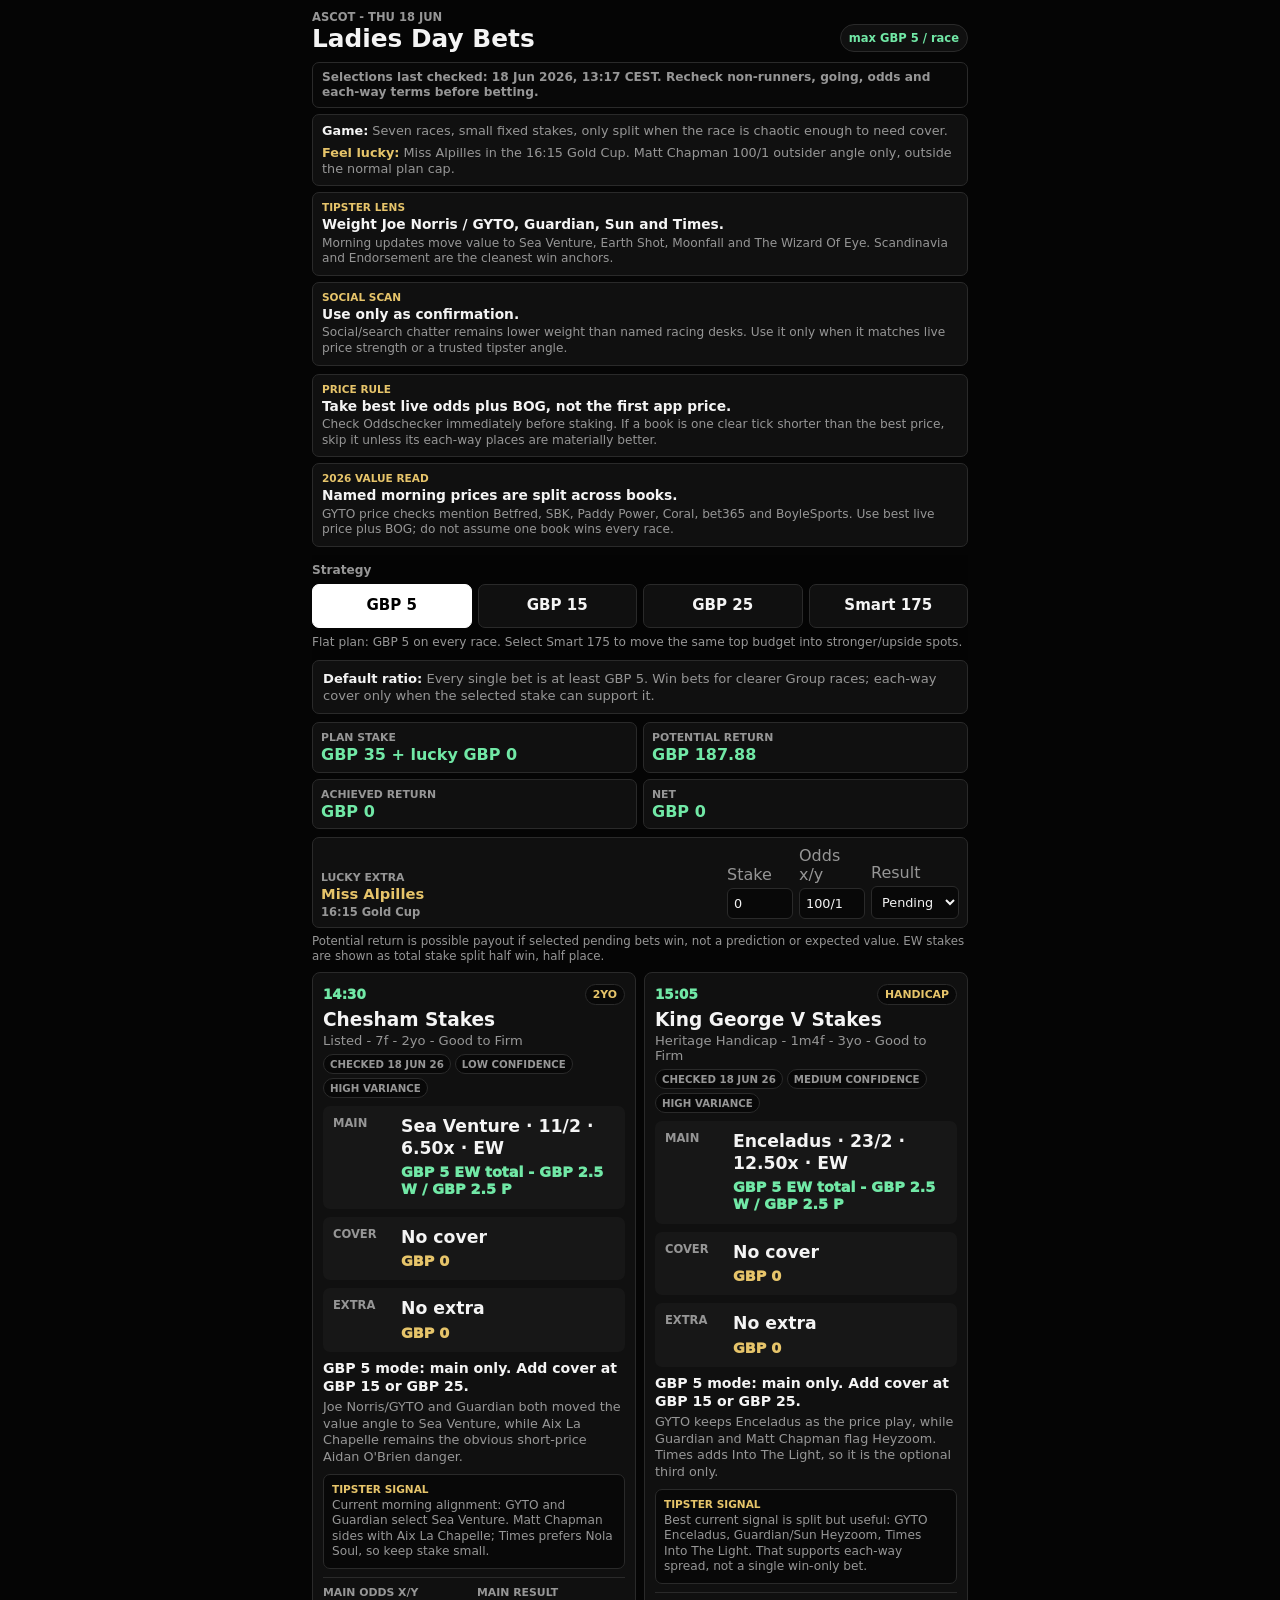
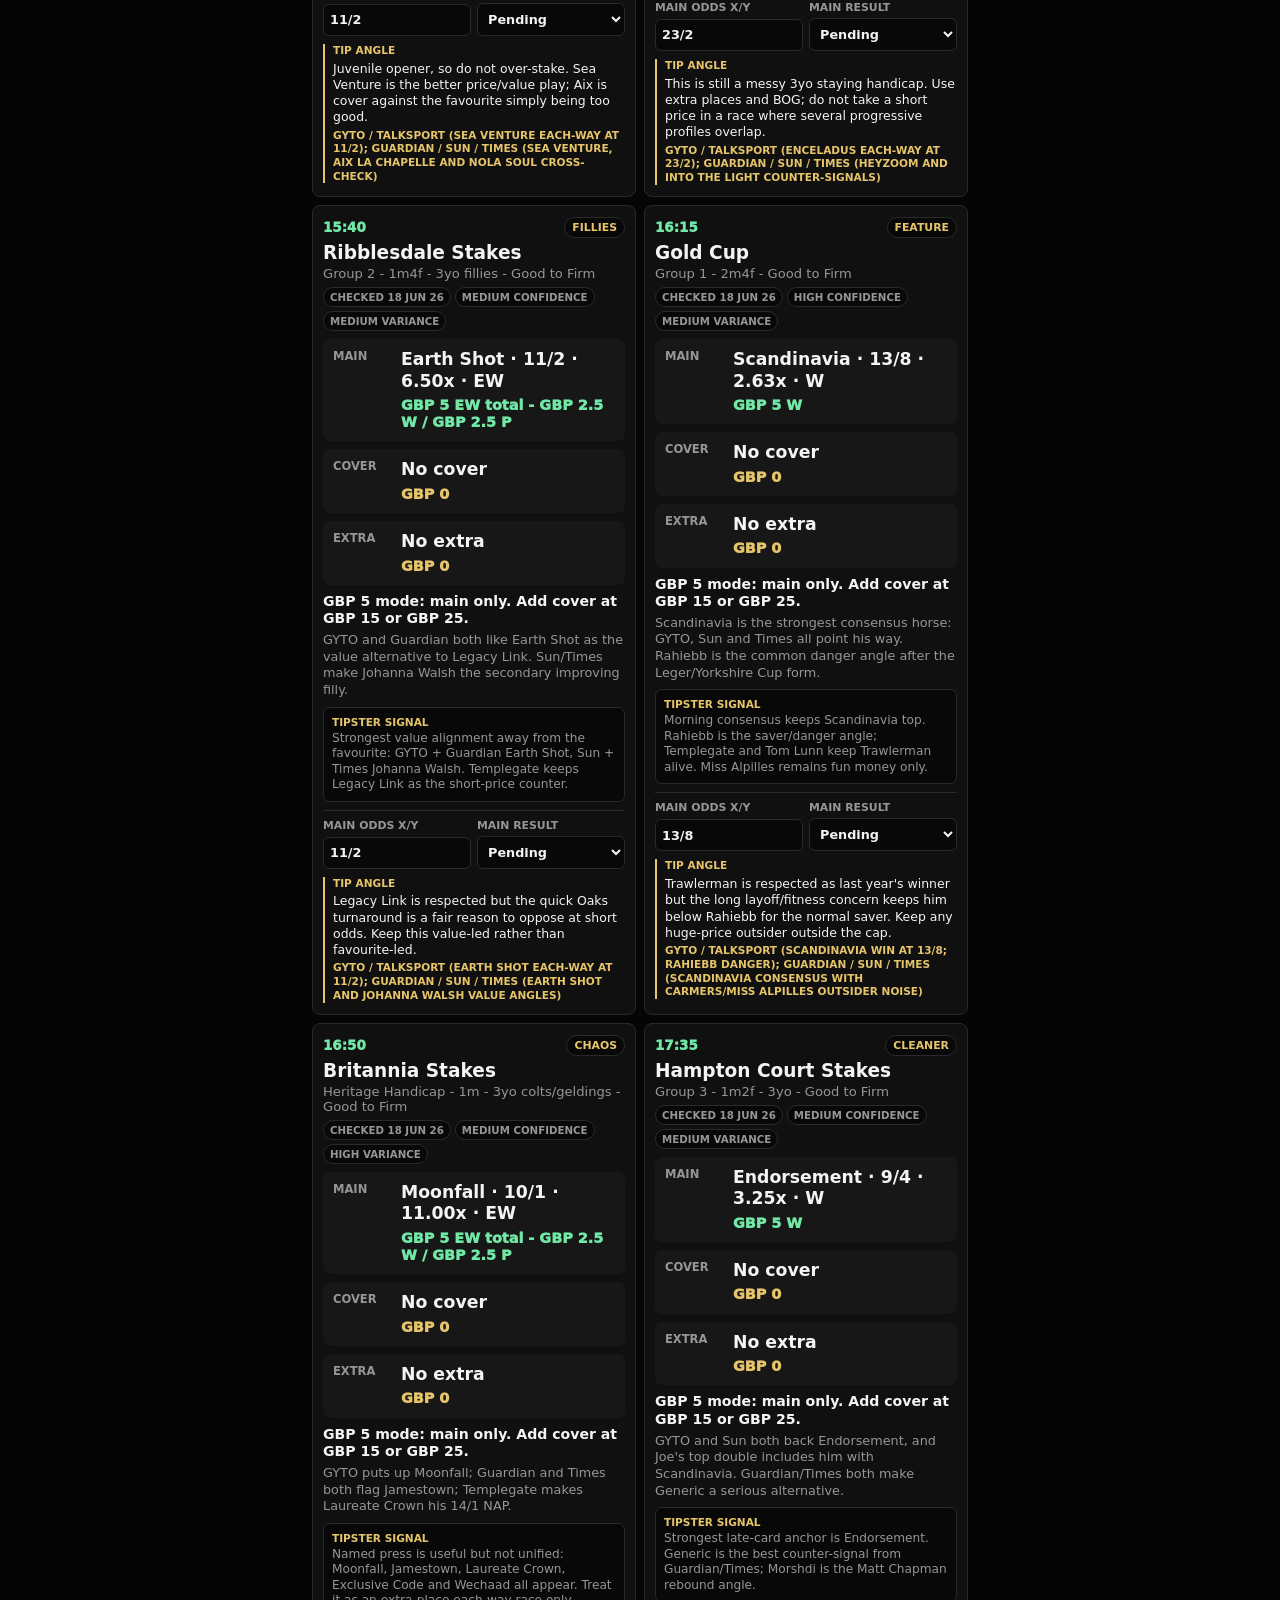
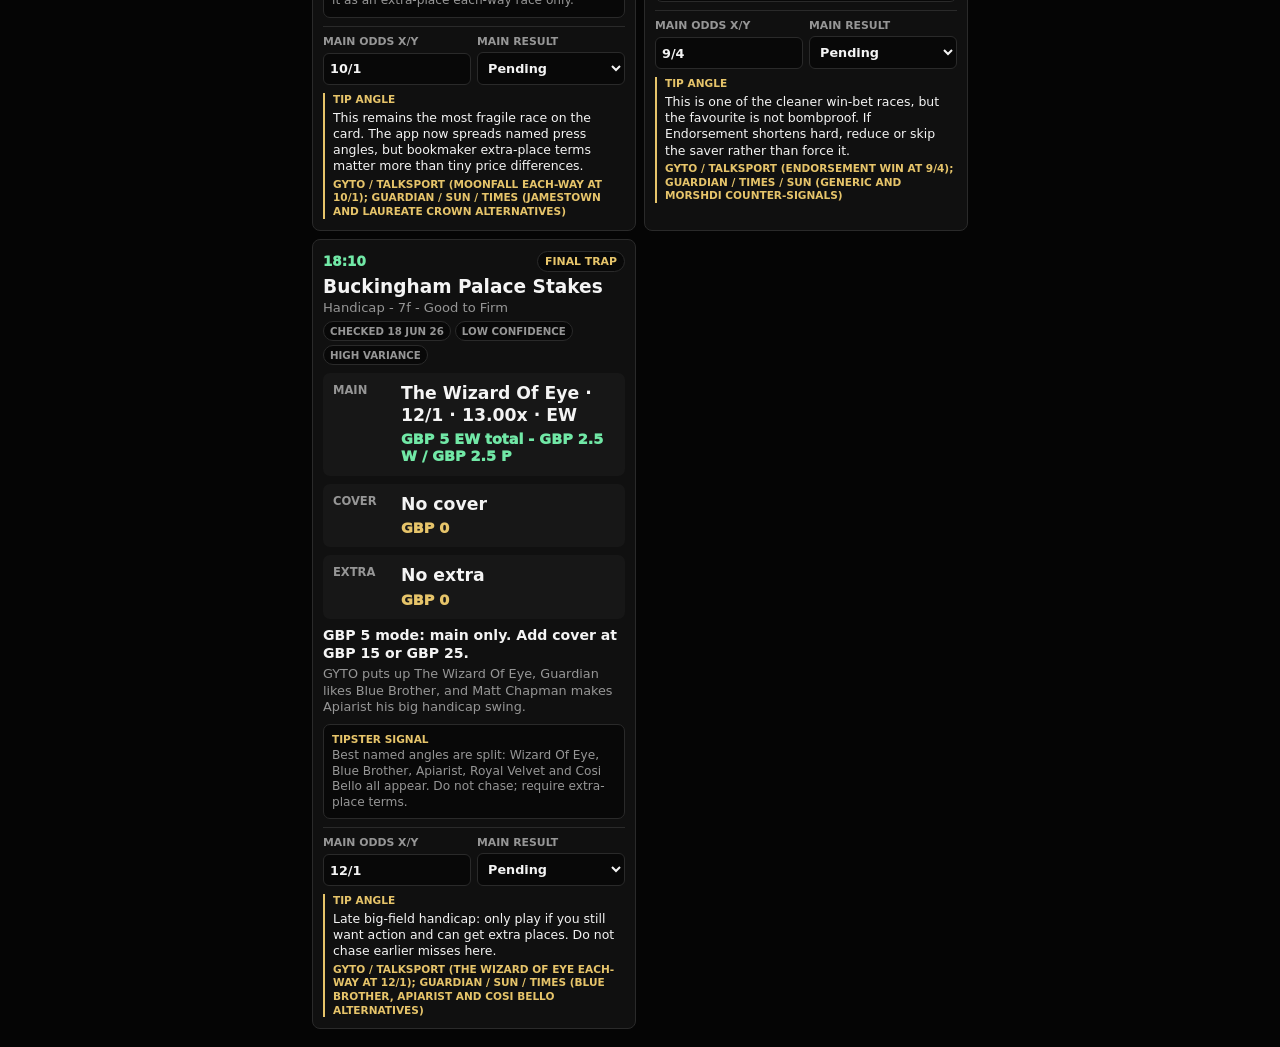
==== commit 86440aa2: "Add odds multiplier display" ====
--- a/index.html
+++ b/index.html
@@ -526,7 +526,7 @@
       </header>
 
       <section class="verify" aria-label="Final verification reminder">
-        Selections last checked: 18 Jun 2026, 07:23 CEST. Recheck non-runners, going, odds and each-way terms before betting.
+        Selections last checked: 18 Jun 2026, 13:17 CEST. Recheck non-runners, going, odds and each-way terms before betting.
       </section>
 
       <section class="brief" aria-label="Summary and outsider tip">
@@ -774,7 +774,7 @@
     bet: "Each-way Earth Shot; Johanna Walsh saver if extra places are fair.",
     rationale: "GYTO and Guardian both like Earth Shot as the value alternative to Legacy Link. Sun/Times make Johanna Walsh the secondary improving filly.",
     insight: "Legacy Link is respected but the quick Oaks turnaround is a fair reason to oppose at short odds. Keep this value-led rather than favourite-led.",
-    tipSignal: "Strongest alignment away from the favourite: GYTO + Guardian Earth Shot, Sun + Times Johanna Walsh. That is better than relying on social chatter.",
+    tipSignal: "Strongest value alignment away from the favourite: GYTO + Guardian Earth Shot, Sun + Times Johanna Walsh. Templegate keeps Legacy Link as the short-price counter.",
     lastChecked: DEFAULT_LAST_CHECKED,
     confidence: "medium",
     variance: "medium",
@@ -798,7 +798,7 @@
     bet: "Scandinavia win; Rahiebb win saver. Miss Alpilles is the wild outsider only.",
     rationale: "Scandinavia is the strongest consensus horse: GYTO, Sun and Times all point his way. Rahiebb is the common danger angle after the Leger/Yorkshire Cup form.",
     insight: "Trawlerman is respected as last year's winner but the long layoff/fitness concern keeps him below Rahiebb for the normal saver. Keep any huge-price outsider outside the cap.",
-    tipSignal: "Morning consensus is unusually clear for the feature: Scandinavia top, Rahiebb danger. Guardian goes contrarian with Carmers; Matt Chapman suggests Miss Alpilles at 100/1 for fun money only.",
+    tipSignal: "Morning consensus keeps Scandinavia top. Rahiebb is the saver/danger angle; Templegate and Tom Lunn keep Trawlerman alive. Miss Alpilles remains fun money only.",
     eachWay: DEFAULT_EACH_WAY,
     lastChecked: DEFAULT_LAST_CHECKED,
     confidence: "high",
@@ -817,14 +817,14 @@
     risk: "chaos",
     main: "Moonfall",
     cover: "Jamestown",
-    extra: "Outback Heat",
+    extra: "Laureate Crown",
     split: [3, 2],
-    odds: ["10/1", "14/1", "11/1"],
+    odds: ["10/1", "14/1", "14/1"],
     codes: ["EW", "EW", "EW"],
     bet: "Each-way only. Prioritise books with extra places.",
-    rationale: "GYTO puts up Moonfall; Guardian and Times both flag Jamestown; Sun's preview gives Outback Heat as the course-and-distance outsider.",
+    rationale: "GYTO puts up Moonfall; Guardian and Times both flag Jamestown; Templegate makes Laureate Crown his 14/1 NAP.",
     insight: "This remains the most fragile race on the card. The app now spreads named press angles, but bookmaker extra-place terms matter more than tiny price differences.",
-    tipSignal: "Named press is useful but not unified: Moonfall, Jamestown, Outback Heat, Exclusive Code and Wechaad all appear. Treat it as an extra-place each-way race only.",
+    tipSignal: "Named press is useful but not unified: Moonfall, Jamestown, Laureate Crown, Exclusive Code and Wechaad all appear. Treat it as an extra-place each-way race only.",
     eachWay: DEFAULT_EACH_WAY,
     allowExtra: true,
     fieldType: "big-field handicap",
@@ -835,7 +835,7 @@
     reasonToAvoid: "Huge-field handicap; only use three each-way lines with suitable extra-place terms.",
     sources: [
       { label: "GYTO / TalkSport", checkedAt: DEFAULT_LAST_CHECKED, note: "Moonfall each-way at 10/1" },
-      { label: "Guardian / Sun / Times", checkedAt: DEFAULT_LAST_CHECKED, note: "Jamestown and Outback Heat alternatives" }
+      { label: "Guardian / Sun / Times", checkedAt: DEFAULT_LAST_CHECKED, note: "Jamestown and Laureate Crown alternatives" }
     ]
   },
   {
@@ -876,7 +876,7 @@
     bet: "Each-way only. Stop after this race.",
     rationale: "GYTO puts up The Wizard Of Eye, Guardian likes Blue Brother, and Matt Chapman makes Apiarist his big handicap swing.",
     insight: "Late big-field handicap: only play if you still want action and can get extra places. Do not chase earlier misses here.",
-    tipSignal: "Best named angles are split three ways: Wizard Of Eye, Blue Brother, Apiarist. Anonymous social tips still get no upgrade unless they match live market strength.",
+    tipSignal: "Best named angles are split: Wizard Of Eye, Blue Brother, Apiarist, Royal Velvet and Cosi Bello all appear. Do not chase; require extra-place terms.",
     eachWay: DEFAULT_EACH_WAY,
     fieldType: "big-field handicap",
     lastChecked: DEFAULT_LAST_CHECKED,
@@ -1176,7 +1176,12 @@
 }
 
 function horseWithOdds(horse, odds, code) {
-  return `${horse} · ${formatOdds(odds)} · ${code}`;
+  return `${horse} · ${formatOdds(odds)} · ${oddsMultiplier(odds)} · ${code}`;
+}
+
+function oddsMultiplier(value) {
+  const decimalOdds = oddsToDecimal(value);
+  return decimalOdds ? `${decimalOdds.toFixed(2)}x` : "n/a";
 }
 
 function stakeLabel(stakeValue, code) {
